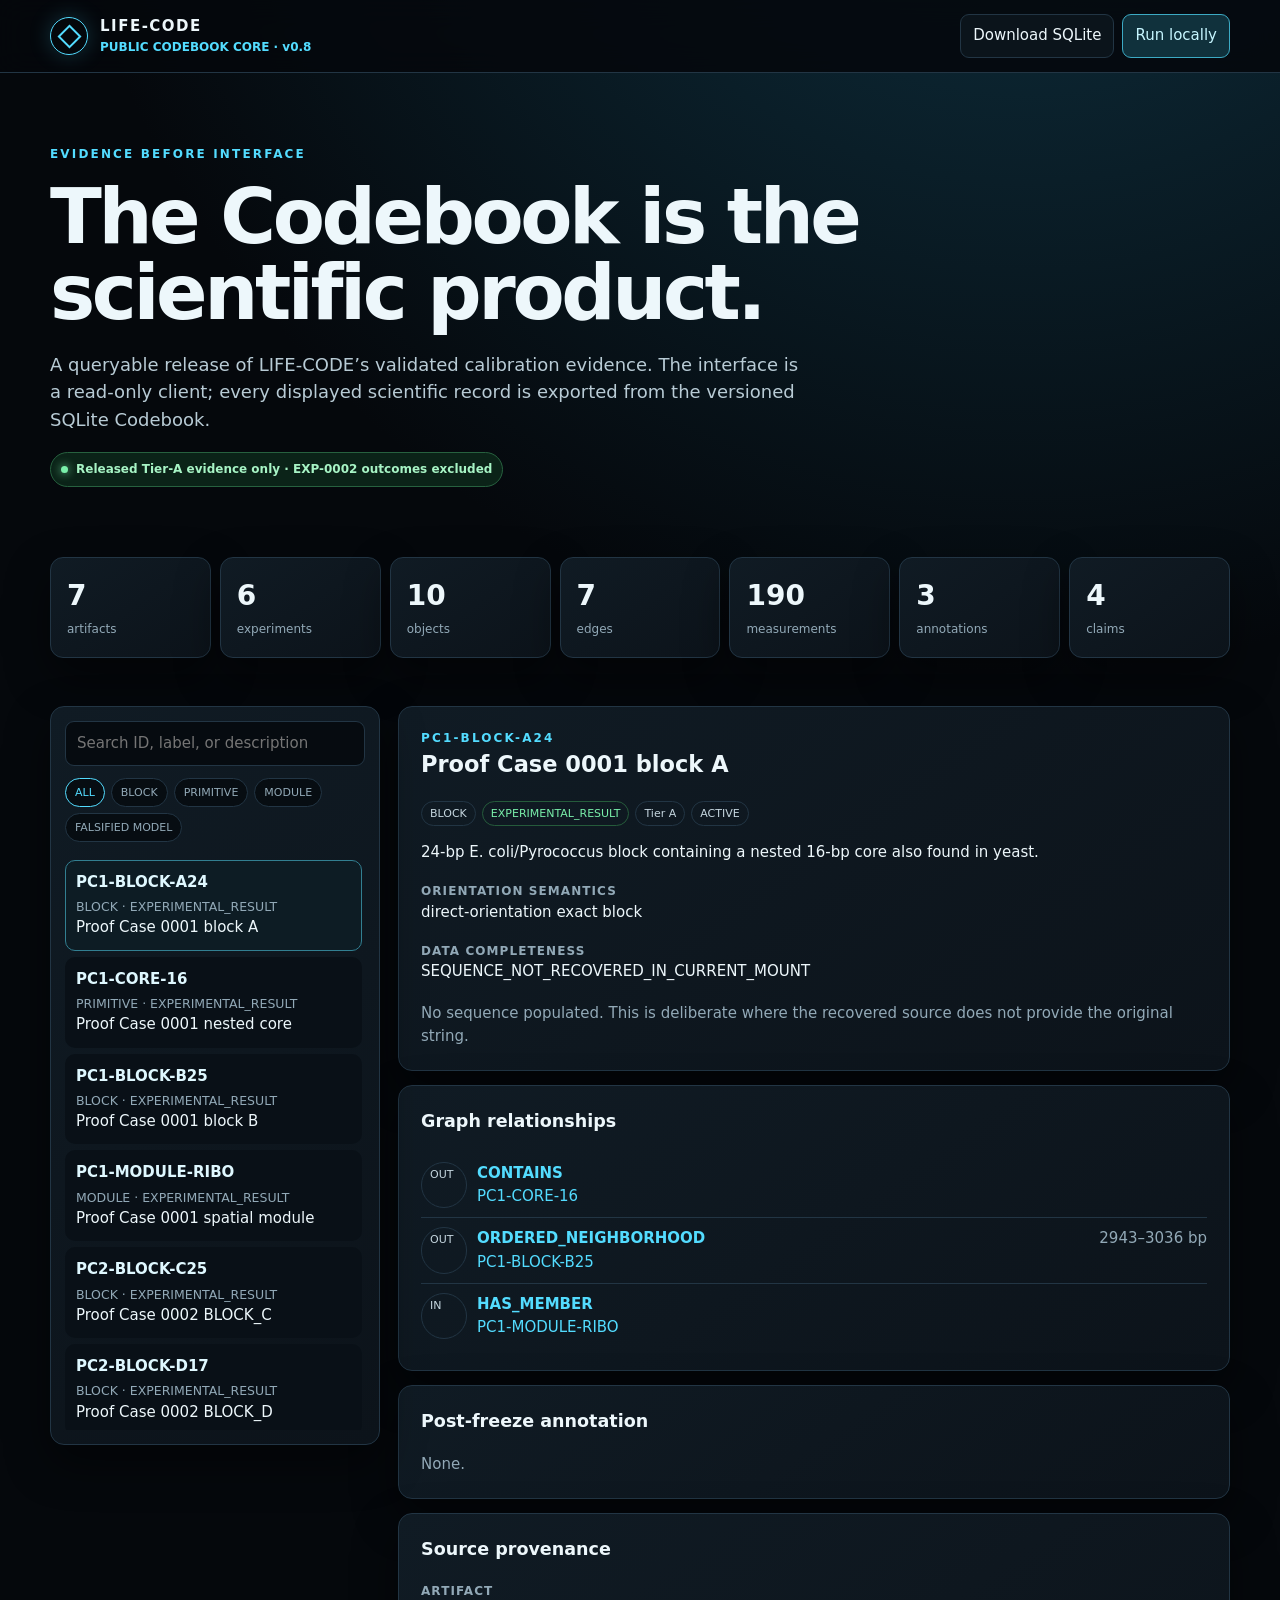
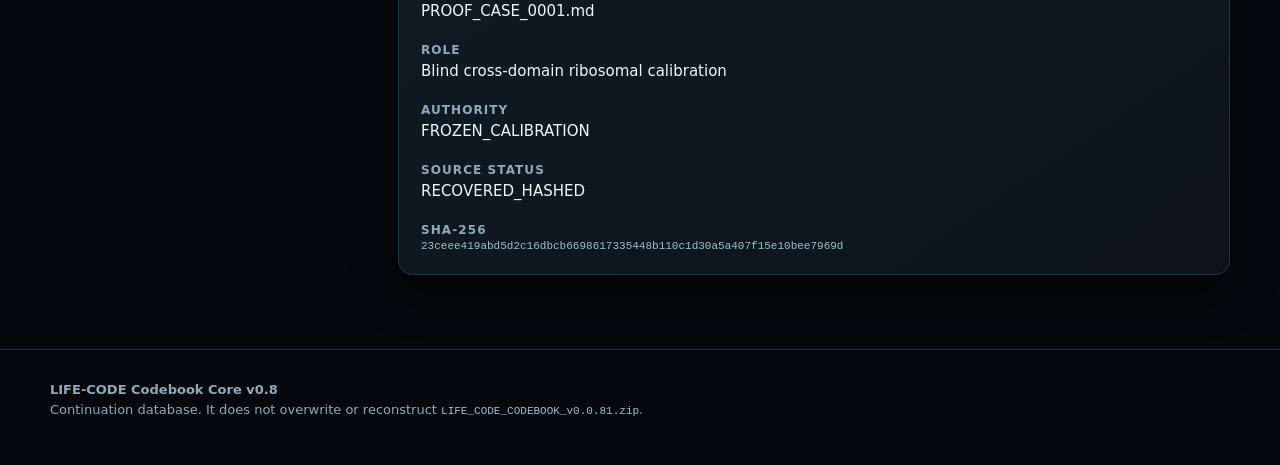
==== index.html @ 97dbee62 "Publish LIFE-CODE Codebook Core v0.8 Release the evidence-bounded SQLite Codebook, integrity manifes" ====
<!doctype html>
<html lang="en">
<head>
  <meta charset="utf-8">
  <meta name="viewport" content="width=device-width,initial-scale=1">
  <meta name="description" content="The public, evidence-bounded LIFE-CODE Codebook Core v0.8.">
  <title>LIFE-CODE Public Codebook · v0.8</title>
  <style>
    :root{--bg:#05080c;--panel:#0c131a;--panel2:#101b24;--line:#223544;--text:#edf7fb;--muted:#92a9b7;--cyan:#53dcff;--green:#79efaa;--red:#ff7b8a;--amber:#ffc66d;--shadow:0 18px 45px #0007}
    *{box-sizing:border-box}html{scroll-behavior:smooth}body{margin:0;background:radial-gradient(circle at 80% -15%,#0f3444 0,transparent 38%),var(--bg);color:var(--text);font:15px/1.55 Inter,ui-sans-serif,system-ui,-apple-system,"Segoe UI",sans-serif}
    a{color:var(--cyan)}button,input{font:inherit}button{cursor:pointer}.wrap{width:min(1180px,calc(100% - 32px));margin:auto}
    header{border-bottom:1px solid var(--line);background:#05080cdd;backdrop-filter:blur(14px);position:sticky;top:0;z-index:5}.top{min-height:72px;display:flex;align-items:center;justify-content:space-between;gap:18px}.brand{display:flex;align-items:center;gap:12px}.mark{width:38px;height:38px;border:1px solid var(--cyan);border-radius:50%;display:grid;place-items:center;box-shadow:0 0 22px #53dcff35}.mark:after{content:"";width:13px;height:13px;border:2px solid var(--cyan);transform:rotate(45deg)}.brand b{letter-spacing:.1em}.version{color:var(--cyan);font-size:12px;font-weight:800}.downloads{display:flex;gap:8px;flex-wrap:wrap}.button{display:inline-flex;align-items:center;justify-content:center;text-decoration:none;border:1px solid var(--line);border-radius:9px;padding:9px 12px;background:#0b141b;color:var(--text)}.button.primary{border-color:#3caac4;background:#10313c;color:#c6f6ff}.button:hover{border-color:var(--cyan)}
    .hero{padding:72px 0 42px}.eyebrow{color:var(--cyan);font-size:12px;font-weight:900;letter-spacing:.18em;text-transform:uppercase}.hero h1{font-size:clamp(38px,7vw,76px);line-height:1;margin:15px 0 20px;max-width:900px;letter-spacing:-.045em}.hero p{font-size:18px;color:#b8cbd5;max-width:760px}.boundary{display:inline-flex;gap:8px;align-items:center;border:1px solid #27613f;background:#0b2318;color:#a7f4c5;padding:7px 10px;border-radius:999px;font-size:12px;font-weight:750}.dot{width:7px;height:7px;border-radius:50%;background:var(--green);box-shadow:0 0 10px var(--green)}
    .stats{display:grid;grid-template-columns:repeat(7,1fr);gap:9px;margin:28px 0 48px}.stat{background:linear-gradient(145deg,var(--panel2),var(--panel));border:1px solid var(--line);border-radius:13px;padding:16px;box-shadow:var(--shadow)}.stat strong{display:block;font-size:28px}.stat span{color:var(--muted);font-size:12px}
    .grid{display:grid;grid-template-columns:330px minmax(0,1fr);gap:18px;padding-bottom:60px}.panel,.card{background:linear-gradient(145deg,var(--panel2),var(--panel));border:1px solid var(--line);border-radius:14px;box-shadow:var(--shadow)}.panel{padding:14px;align-self:start;position:sticky;top:90px}.search{display:flex;gap:8px}.search input{width:100%;background:#060b10;border:1px solid var(--line);border-radius:9px;padding:10px 11px;color:var(--text);outline:none}.search input:focus{border-color:var(--cyan)}.filters{display:flex;gap:6px;flex-wrap:wrap;margin:12px 0}.filter{border:1px solid var(--line);border-radius:999px;padding:5px 9px;color:var(--muted);background:#070d12;font-size:11px}.filter.active{border-color:var(--cyan);color:var(--cyan)}.list{max-height:64vh;overflow:auto;padding-right:3px}.item{display:block;width:100%;text-align:left;background:#091017;border:1px solid transparent;border-radius:10px;color:var(--text);padding:10px;margin:6px 0}.item:hover,.item.active{border-color:#327f91;background:#0d1c24}.item b{display:block;color:#dff8ff}.item small{display:block;color:var(--muted);margin-top:3px}.content{min-width:0}.card{padding:22px;margin-bottom:14px}.card h2,.card h3{margin-top:0}.meta{display:flex;gap:6px;flex-wrap:wrap}.pill{display:inline-block;border:1px solid var(--line);border-radius:999px;padding:3px 8px;font-size:11px;color:#c5d6df}.pill.good{color:var(--green);border-color:#255b3b}.pill.bad{color:var(--red);border-color:#70343c}.seq{font:13px/1.6 ui-monospace,SFMono-Regular,Consolas,monospace;word-break:break-all;color:#bcecff;border:1px solid var(--line);background:#05090d;border-radius:9px;padding:12px}.muted{color:var(--muted)}.label{font-size:12px;color:var(--muted);text-transform:uppercase;letter-spacing:.09em;font-weight:800}.record{margin-top:18px}.relation{display:grid;grid-template-columns:46px 1fr auto;gap:10px;padding:9px 0;border-bottom:1px solid var(--line)}.relation:last-child{border-bottom:0}.relation button{border:0;background:none;color:var(--cyan);padding:0;text-align:left}.hash{font:11px ui-monospace,monospace;overflow-wrap:anywhere;color:#9fc0cf}.warning{border-color:#73571e;background:linear-gradient(145deg,#251d0c,#15130d)}footer{border-top:1px solid var(--line);padding:30px 0 44px;color:var(--muted);font-size:13px}.loading{min-height:260px;display:grid;place-items:center;color:var(--muted)}
    @media(max-width:950px){.stats{grid-template-columns:repeat(4,1fr)}.grid{grid-template-columns:1fr}.panel{position:static}.list{max-height:360px}}
    @media(max-width:620px){.top{align-items:flex-start;padding:14px 0;flex-direction:column}.hero{padding-top:45px}.stats{grid-template-columns:repeat(2,1fr)}.relation{grid-template-columns:42px 1fr}.relation span:last-child{grid-column:2}.downloads{width:100%}.button{flex:1}.wrap{width:min(100% - 22px,1180px)}}
  </style>
</head>
<body>
  <header><div class="wrap top">
    <div class="brand"><div class="mark" aria-hidden="true"></div><div><b>LIFE-CODE</b><div class="version">PUBLIC CODEBOOK CORE · v0.8</div></div></div>
    <div class="downloads"><a class="button" href="LIFE_CODE_CODEBOOK_CONTINUATION_v0.8.sqlite" download>Download SQLite</a><a class="button primary" href="README_CODEBOOK_v0.8.md">Run locally</a></div>
  </div></header>
  <main class="wrap">
    <section class="hero">
      <div class="eyebrow">Evidence before interface</div>
      <h1>The Codebook is the scientific product.</h1>
      <p>A queryable release of LIFE-CODE’s validated calibration evidence. The interface is a read-only client; every displayed scientific record is exported from the versioned SQLite Codebook.</p>
      <div class="boundary"><span class="dot"></span>Released Tier-A evidence only · EXP-0002 outcomes excluded</div>
    </section>
    <section id="stats" class="stats" aria-label="Codebook statistics"></section>
    <section class="grid">
      <aside class="panel">
        <div class="search"><input id="query" type="search" placeholder="Search ID, label, or description" aria-label="Search code objects"></div>
        <div id="filters" class="filters" aria-label="Filter by object type"></div>
        <div id="object-list" class="list"></div>
      </aside>
      <div id="content" class="content"><div class="card loading">Loading public Codebook…</div></div>
    </section>
  </main>
  <footer><div class="wrap"><b>LIFE-CODE Codebook Core v0.8</b><br>Continuation database. It does not overwrite or reconstruct <span class="hash">LIFE_CODE_CODEBOOK_v0.0.81.zip</span>.</div></footer>
  <script>
    const S={data:null,objects:[],type:'ALL',query:'',selected:null};
    const $=id=>document.getElementById(id); const esc=x=>String(x??'—').replace(/[&<>"']/g,c=>({'&':'&amp;','<':'&lt;','>':'&gt;','"':'&quot;',"'":'&#39;'}[c]));
    const record=(title,value,cls='')=>`<div class="record"><div class="label">${esc(title)}</div><div class="${cls}">${esc(value)}</div></div>`;
    function stats(){const d=S.data,counts={artifacts:d.artifacts.length,experiments:d.experiments.length,objects:d.code_objects.length,edges:d.edges.length,measurements:d.measurements.length,annotations:d.annotations.length,claims:d.claims.length};$('stats').innerHTML=Object.entries(counts).map(([k,v])=>`<div class="stat"><strong>${v}</strong><span>${esc(k)}</span></div>`).join('')}
    function filters(){const types=['ALL',...new Set(S.objects.map(o=>o.object_type))];$('filters').innerHTML=types.map(t=>`<button class="filter ${S.type===t?'active':''}" data-type="${esc(t)}">${esc(t.replaceAll('_',' '))}</button>`).join('');$('filters').querySelectorAll('button').forEach(b=>b.onclick=()=>{S.type=b.dataset.type;filters();list()})}
    function selectedObjects(){const q=S.query.toLowerCase();return S.objects.filter(o=>(S.type==='ALL'||o.object_type===S.type)&&(!q||[o.object_id,o.label,o.description].some(v=>String(v||'').toLowerCase().includes(q))))}
    function list(){const rows=selectedObjects();$('object-list').innerHTML=rows.map(o=>`<button class="item ${S.selected===o.object_id?'active':''}" data-id="${esc(o.object_id)}"><b>${esc(o.object_id)}</b><small>${esc(o.object_type)} · ${esc(o.evidence_state)}</small><span>${esc(o.label)}</span></button>`).join('')||'<p class="muted">No matching records.</p>';$('object-list').querySelectorAll('button').forEach(b=>b.onclick=()=>show(b.dataset.id))}
    function show(id){S.selected=id;list();const d=S.data,o=S.objects.find(x=>x.object_id===id);if(!o)return;const out=d.edges.filter(e=>e.source_object_id===id).map(e=>({...e,dir:'OUT',other:e.target_object_id}));const incoming=d.edges.filter(e=>e.target_object_id===id).map(e=>({...e,dir:'IN',other:e.source_object_id}));const ann=d.annotations.filter(a=>a.subject_type==='OBJECT'&&a.subject_id===id);const art=d.artifacts.find(a=>a.artifact_id===o.source_artifact_id);const rel=[...out,...incoming].map(e=>`<div class="relation"><span class="pill">${e.dir}</span><button data-id="${esc(e.other)}"><b>${esc(e.edge_type)}</b><br>${esc(e.other)}</button><span class="muted">${esc(e.exact_distance_bp??(e.min_distance_bp!=null?`${e.min_distance_bp}–${e.max_distance_bp} bp`:''))}</span></div>`).join('');$('content').innerHTML=`
      <article class="card"><div class="eyebrow">${esc(o.object_id)}</div><h2>${esc(o.label)}</h2><div class="meta"><span class="pill">${esc(o.object_type)}</span><span class="pill ${o.evidence_state==='FALSIFIED'?'bad':'good'}">${esc(o.evidence_state)}</span><span class="pill">Tier ${esc(o.evidence_tier)}</span><span class="pill">${esc(o.status)}</span></div><p>${esc(o.description)}</p>${record('Orientation semantics',o.orientation_semantics)}${record('Data completeness',o.data_completeness)}${o.sequence?record('Exact sequence',o.sequence,'seq'):'<div class="record muted">No sequence populated. This is deliberate where the recovered source does not provide the original string.</div>'}${o.sequence_sha256?record('Sequence SHA-256',o.sequence_sha256,'hash'):''}</article>
      <article class="card"><h3>Graph relationships</h3>${rel||'<span class="muted">No graph edges.</span>'}</article>
      <article class="card"><h3>Post-freeze annotation</h3>${ann.map(a=>`<div class="record"><div class="label">${esc(a.annotation_type)}</div><div>${esc(a.annotation_value)}</div><div class="muted">revealed_after_freeze=${esc(a.revealed_after_freeze)}</div></div>`).join('')||'<span class="muted">None.</span>'}</article>
      <article class="card"><h3>Source provenance</h3>${art?`${record('Artifact',art.name)}${record('Role',art.role)}${record('Authority',art.authority_level)}${record('Source status',art.source_status)}${record('SHA-256',art.sha256,'hash')}`:'<span class="muted">No linked artifact.</span>'}</article>`;$('content').querySelectorAll('[data-id]').forEach(b=>b.onclick=()=>show(b.dataset.id));window.scrollTo({top:Math.max(0,$('content').offsetTop-95),behavior:'smooth'})}
    async function init(){try{const r=await fetch('codebook-v0.8.json',{cache:'no-store'});if(!r.ok)throw new Error(`HTTP ${r.status}`);S.data=await r.json();S.objects=S.data.code_objects;stats();filters();list();show(S.objects[0].object_id);$('query').oninput=e=>{S.query=e.target.value;list()}}catch(e){$('content').innerHTML=`<div class="card warning"><h2>Codebook data did not load</h2><p>${esc(e.message)}</p><p>Download the SQLite release or use the local Python server from the repository.</p></div>`}}
    init();
  </script>
</body>
</html>
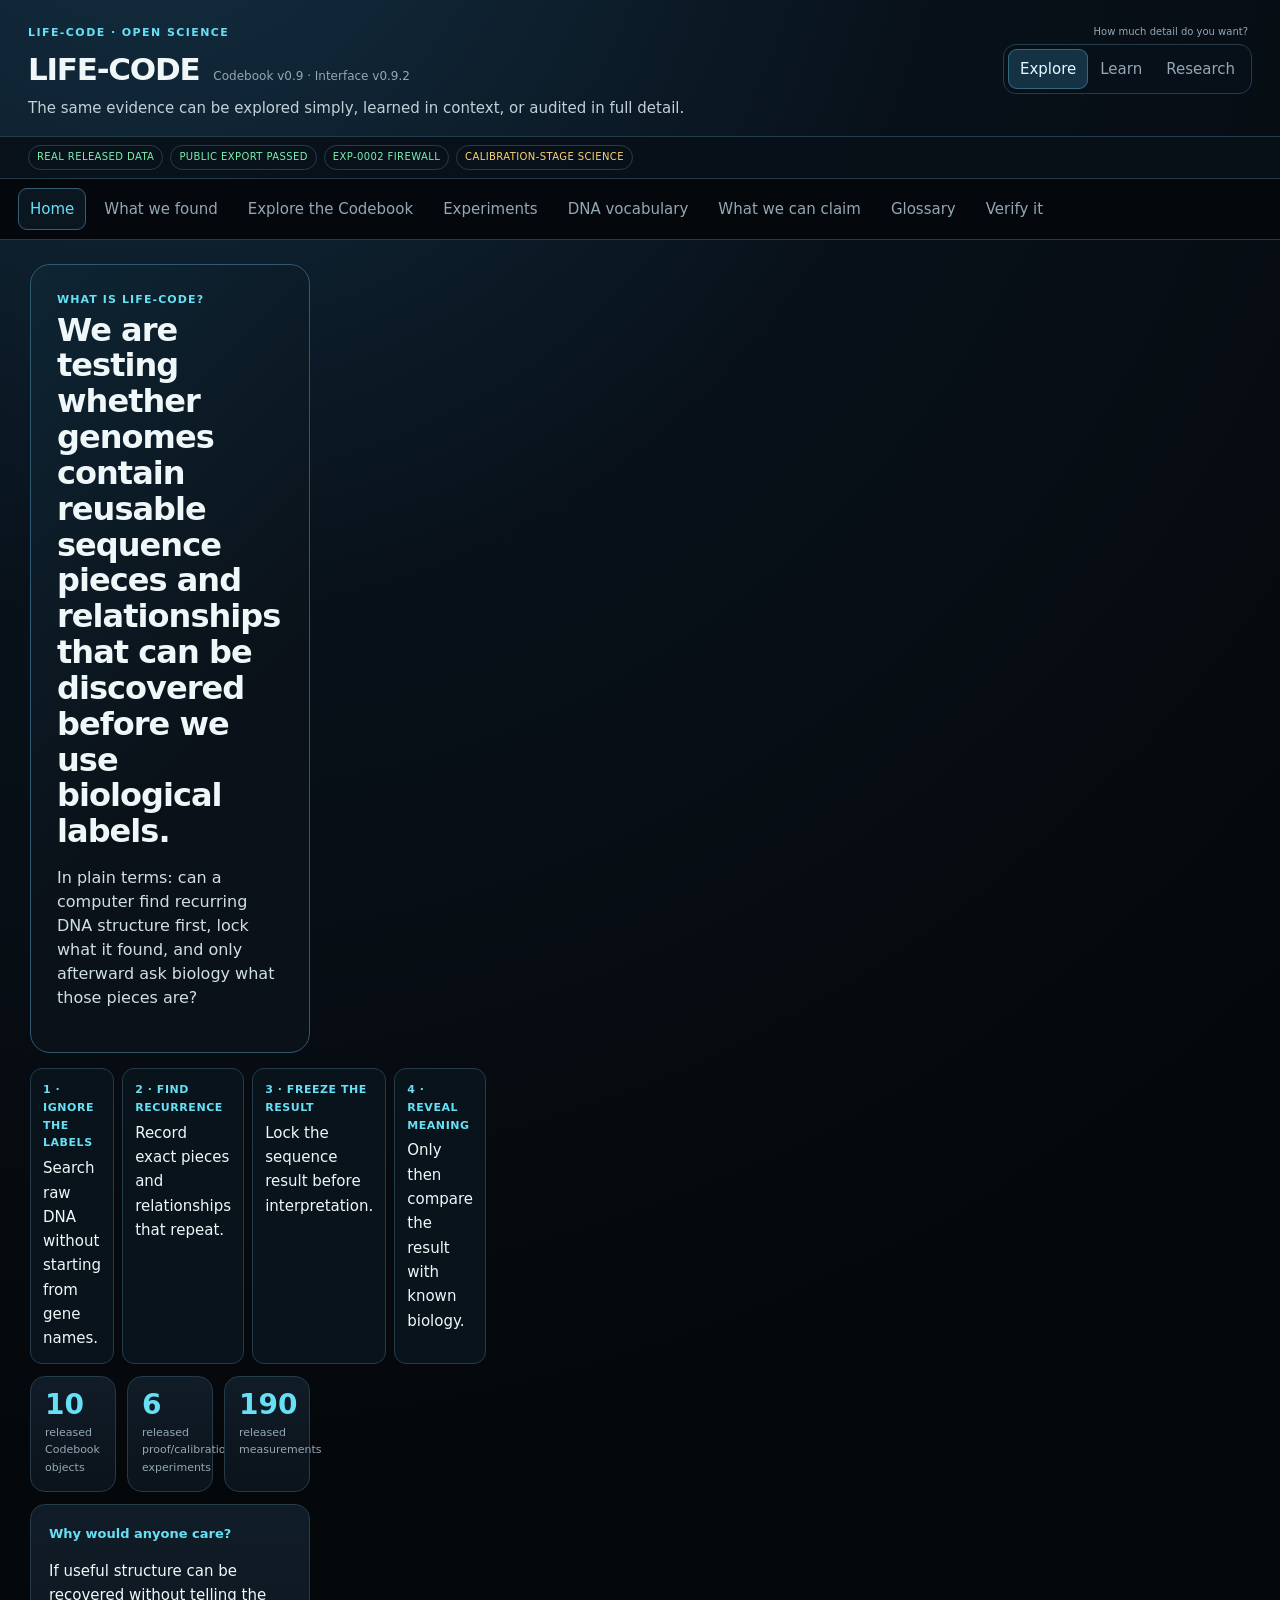
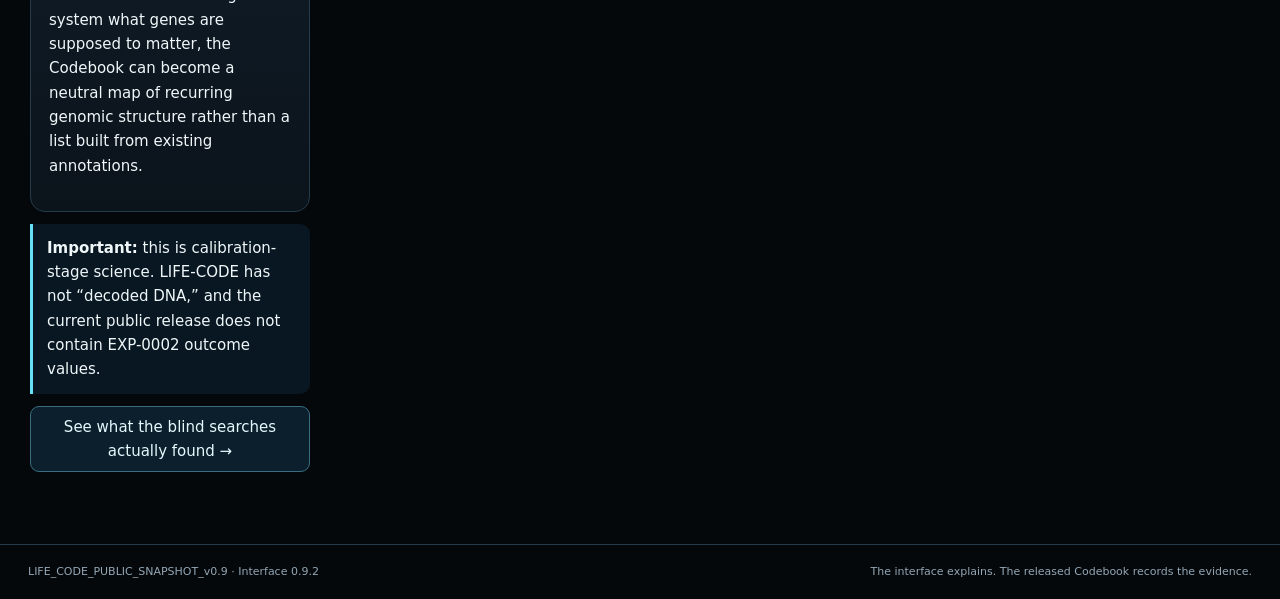
==== commit 51eecb66: "Make LIFE-CODE approachable across Explore, Learn, and Research layers" ====
--- a/index.html
+++ b/index.html
@@ -1,60 +1,80 @@
 <!doctype html>
 <html lang="en">
 <head>
-  <meta charset="utf-8">
-  <meta name="viewport" content="width=device-width,initial-scale=1">
-  <meta name="description" content="The public, evidence-bounded LIFE-CODE Codebook Core v0.8.">
-  <title>LIFE-CODE Public Codebook · v0.8</title>
-  <style>
-    :root{--bg:#05080c;--panel:#0c131a;--panel2:#101b24;--line:#223544;--text:#edf7fb;--muted:#92a9b7;--cyan:#53dcff;--green:#79efaa;--red:#ff7b8a;--amber:#ffc66d;--shadow:0 18px 45px #0007}
-    *{box-sizing:border-box}html{scroll-behavior:smooth}body{margin:0;background:radial-gradient(circle at 80% -15%,#0f3444 0,transparent 38%),var(--bg);color:var(--text);font:15px/1.55 Inter,ui-sans-serif,system-ui,-apple-system,"Segoe UI",sans-serif}
-    a{color:var(--cyan)}button,input{font:inherit}button{cursor:pointer}.wrap{width:min(1180px,calc(100% - 32px));margin:auto}
-    header{border-bottom:1px solid var(--line);background:#05080cdd;backdrop-filter:blur(14px);position:sticky;top:0;z-index:5}.top{min-height:72px;display:flex;align-items:center;justify-content:space-between;gap:18px}.brand{display:flex;align-items:center;gap:12px}.mark{width:38px;height:38px;border:1px solid var(--cyan);border-radius:50%;display:grid;place-items:center;box-shadow:0 0 22px #53dcff35}.mark:after{content:"";width:13px;height:13px;border:2px solid var(--cyan);transform:rotate(45deg)}.brand b{letter-spacing:.1em}.version{color:var(--cyan);font-size:12px;font-weight:800}.downloads{display:flex;gap:8px;flex-wrap:wrap}.button{display:inline-flex;align-items:center;justify-content:center;text-decoration:none;border:1px solid var(--line);border-radius:9px;padding:9px 12px;background:#0b141b;color:var(--text)}.button.primary{border-color:#3caac4;background:#10313c;color:#c6f6ff}.button:hover{border-color:var(--cyan)}
-    .hero{padding:72px 0 42px}.eyebrow{color:var(--cyan);font-size:12px;font-weight:900;letter-spacing:.18em;text-transform:uppercase}.hero h1{font-size:clamp(38px,7vw,76px);line-height:1;margin:15px 0 20px;max-width:900px;letter-spacing:-.045em}.hero p{font-size:18px;color:#b8cbd5;max-width:760px}.boundary{display:inline-flex;gap:8px;align-items:center;border:1px solid #27613f;background:#0b2318;color:#a7f4c5;padding:7px 10px;border-radius:999px;font-size:12px;font-weight:750}.dot{width:7px;height:7px;border-radius:50%;background:var(--green);box-shadow:0 0 10px var(--green)}
-    .stats{display:grid;grid-template-columns:repeat(7,1fr);gap:9px;margin:28px 0 48px}.stat{background:linear-gradient(145deg,var(--panel2),var(--panel));border:1px solid var(--line);border-radius:13px;padding:16px;box-shadow:var(--shadow)}.stat strong{display:block;font-size:28px}.stat span{color:var(--muted);font-size:12px}
-    .grid{display:grid;grid-template-columns:330px minmax(0,1fr);gap:18px;padding-bottom:60px}.panel,.card{background:linear-gradient(145deg,var(--panel2),var(--panel));border:1px solid var(--line);border-radius:14px;box-shadow:var(--shadow)}.panel{padding:14px;align-self:start;position:sticky;top:90px}.search{display:flex;gap:8px}.search input{width:100%;background:#060b10;border:1px solid var(--line);border-radius:9px;padding:10px 11px;color:var(--text);outline:none}.search input:focus{border-color:var(--cyan)}.filters{display:flex;gap:6px;flex-wrap:wrap;margin:12px 0}.filter{border:1px solid var(--line);border-radius:999px;padding:5px 9px;color:var(--muted);background:#070d12;font-size:11px}.filter.active{border-color:var(--cyan);color:var(--cyan)}.list{max-height:64vh;overflow:auto;padding-right:3px}.item{display:block;width:100%;text-align:left;background:#091017;border:1px solid transparent;border-radius:10px;color:var(--text);padding:10px;margin:6px 0}.item:hover,.item.active{border-color:#327f91;background:#0d1c24}.item b{display:block;color:#dff8ff}.item small{display:block;color:var(--muted);margin-top:3px}.content{min-width:0}.card{padding:22px;margin-bottom:14px}.card h2,.card h3{margin-top:0}.meta{display:flex;gap:6px;flex-wrap:wrap}.pill{display:inline-block;border:1px solid var(--line);border-radius:999px;padding:3px 8px;font-size:11px;color:#c5d6df}.pill.good{color:var(--green);border-color:#255b3b}.pill.bad{color:var(--red);border-color:#70343c}.seq{font:13px/1.6 ui-monospace,SFMono-Regular,Consolas,monospace;word-break:break-all;color:#bcecff;border:1px solid var(--line);background:#05090d;border-radius:9px;padding:12px}.muted{color:var(--muted)}.label{font-size:12px;color:var(--muted);text-transform:uppercase;letter-spacing:.09em;font-weight:800}.record{margin-top:18px}.relation{display:grid;grid-template-columns:46px 1fr auto;gap:10px;padding:9px 0;border-bottom:1px solid var(--line)}.relation:last-child{border-bottom:0}.relation button{border:0;background:none;color:var(--cyan);padding:0;text-align:left}.hash{font:11px ui-monospace,monospace;overflow-wrap:anywhere;color:#9fc0cf}.warning{border-color:#73571e;background:linear-gradient(145deg,#251d0c,#15130d)}footer{border-top:1px solid var(--line);padding:30px 0 44px;color:var(--muted);font-size:13px}.loading{min-height:260px;display:grid;place-items:center;color:var(--muted)}
-    @media(max-width:950px){.stats{grid-template-columns:repeat(4,1fr)}.grid{grid-template-columns:1fr}.panel{position:static}.list{max-height:360px}}
-    @media(max-width:620px){.top{align-items:flex-start;padding:14px 0;flex-direction:column}.hero{padding-top:45px}.stats{grid-template-columns:repeat(2,1fr)}.relation{grid-template-columns:42px 1fr}.relation span:last-child{grid-column:2}.downloads{width:100%}.button{flex:1}.wrap{width:min(100% - 22px,1180px)}}
-  </style>
+<meta charset="utf-8">
+<meta name="viewport" content="width=device-width,initial-scale=1">
+<meta name="description" content="LIFE-CODE — an open, evidence-bounded genomic Codebook">
+<title>LIFE-CODE · Public Codebook v0.9 · Interface v0.9.2</title>
+<link rel="stylesheet" href="styles.css">
 </head>
 <body>
-  <header><div class="wrap top">
-    <div class="brand"><div class="mark" aria-hidden="true"></div><div><b>LIFE-CODE</b><div class="version">PUBLIC CODEBOOK CORE · v0.8</div></div></div>
-    <div class="downloads"><a class="button" href="LIFE_CODE_CODEBOOK_CONTINUATION_v0.8.sqlite" download>Download SQLite</a><a class="button primary" href="README_CODEBOOK_v0.8.md">Run locally</a></div>
-  </div></header>
-  <main class="wrap">
-    <section class="hero">
-      <div class="eyebrow">Evidence before interface</div>
-      <h1>The Codebook is the scientific product.</h1>
-      <p>A queryable release of LIFE-CODE’s validated calibration evidence. The interface is a read-only client; every displayed scientific record is exported from the versioned SQLite Codebook.</p>
-      <div class="boundary"><span class="dot"></span>Released Tier-A evidence only · EXP-0002 outcomes excluded</div>
-    </section>
-    <section id="stats" class="stats" aria-label="Codebook statistics"></section>
-    <section class="grid">
-      <aside class="panel">
-        <div class="search"><input id="query" type="search" placeholder="Search ID, label, or description" aria-label="Search code objects"></div>
-        <div id="filters" class="filters" aria-label="Filter by object type"></div>
-        <div id="object-list" class="list"></div>
-      </aside>
-      <div id="content" class="content"><div class="card loading">Loading public Codebook…</div></div>
-    </section>
-  </main>
-  <footer><div class="wrap"><b>LIFE-CODE Codebook Core v0.8</b><br>Continuation database. It does not overwrite or reconstruct <span class="hash">LIFE_CODE_CODEBOOK_v0.0.81.zip</span>.</div></footer>
-  <script>
-    const S={data:null,objects:[],type:'ALL',query:'',selected:null};
-    const $=id=>document.getElementById(id); const esc=x=>String(x??'—').replace(/[&<>"']/g,c=>({'&':'&amp;','<':'&lt;','>':'&gt;','"':'&quot;',"'":'&#39;'}[c]));
-    const record=(title,value,cls='')=>`<div class="record"><div class="label">${esc(title)}</div><div class="${cls}">${esc(value)}</div></div>`;
-    function stats(){const d=S.data,counts={artifacts:d.artifacts.length,experiments:d.experiments.length,objects:d.code_objects.length,edges:d.edges.length,measurements:d.measurements.length,annotations:d.annotations.length,claims:d.claims.length};$('stats').innerHTML=Object.entries(counts).map(([k,v])=>`<div class="stat"><strong>${v}</strong><span>${esc(k)}</span></div>`).join('')}
-    function filters(){const types=['ALL',...new Set(S.objects.map(o=>o.object_type))];$('filters').innerHTML=types.map(t=>`<button class="filter ${S.type===t?'active':''}" data-type="${esc(t)}">${esc(t.replaceAll('_',' '))}</button>`).join('');$('filters').querySelectorAll('button').forEach(b=>b.onclick=()=>{S.type=b.dataset.type;filters();list()})}
-    function selectedObjects(){const q=S.query.toLowerCase();return S.objects.filter(o=>(S.type==='ALL'||o.object_type===S.type)&&(!q||[o.object_id,o.label,o.description].some(v=>String(v||'').toLowerCase().includes(q))))}
-    function list(){const rows=selectedObjects();$('object-list').innerHTML=rows.map(o=>`<button class="item ${S.selected===o.object_id?'active':''}" data-id="${esc(o.object_id)}"><b>${esc(o.object_id)}</b><small>${esc(o.object_type)} · ${esc(o.evidence_state)}</small><span>${esc(o.label)}</span></button>`).join('')||'<p class="muted">No matching records.</p>';$('object-list').querySelectorAll('button').forEach(b=>b.onclick=()=>show(b.dataset.id))}
-    function show(id){S.selected=id;list();const d=S.data,o=S.objects.find(x=>x.object_id===id);if(!o)return;const out=d.edges.filter(e=>e.source_object_id===id).map(e=>({...e,dir:'OUT',other:e.target_object_id}));const incoming=d.edges.filter(e=>e.target_object_id===id).map(e=>({...e,dir:'IN',other:e.source_object_id}));const ann=d.annotations.filter(a=>a.subject_type==='OBJECT'&&a.subject_id===id);const art=d.artifacts.find(a=>a.artifact_id===o.source_artifact_id);const rel=[...out,...incoming].map(e=>`<div class="relation"><span class="pill">${e.dir}</span><button data-id="${esc(e.other)}"><b>${esc(e.edge_type)}</b><br>${esc(e.other)}</button><span class="muted">${esc(e.exact_distance_bp??(e.min_distance_bp!=null?`${e.min_distance_bp}–${e.max_distance_bp} bp`:''))}</span></div>`).join('');$('content').innerHTML=`
-      <article class="card"><div class="eyebrow">${esc(o.object_id)}</div><h2>${esc(o.label)}</h2><div class="meta"><span class="pill">${esc(o.object_type)}</span><span class="pill ${o.evidence_state==='FALSIFIED'?'bad':'good'}">${esc(o.evidence_state)}</span><span class="pill">Tier ${esc(o.evidence_tier)}</span><span class="pill">${esc(o.status)}</span></div><p>${esc(o.description)}</p>${record('Orientation semantics',o.orientation_semantics)}${record('Data completeness',o.data_completeness)}${o.sequence?record('Exact sequence',o.sequence,'seq'):'<div class="record muted">No sequence populated. This is deliberate where the recovered source does not provide the original string.</div>'}${o.sequence_sha256?record('Sequence SHA-256',o.sequence_sha256,'hash'):''}</article>
-      <article class="card"><h3>Graph relationships</h3>${rel||'<span class="muted">No graph edges.</span>'}</article>
-      <article class="card"><h3>Post-freeze annotation</h3>${ann.map(a=>`<div class="record"><div class="label">${esc(a.annotation_type)}</div><div>${esc(a.annotation_value)}</div><div class="muted">revealed_after_freeze=${esc(a.revealed_after_freeze)}</div></div>`).join('')||'<span class="muted">None.</span>'}</article>
-      <article class="card"><h3>Source provenance</h3>${art?`${record('Artifact',art.name)}${record('Role',art.role)}${record('Authority',art.authority_level)}${record('Source status',art.source_status)}${record('SHA-256',art.sha256,'hash')}`:'<span class="muted">No linked artifact.</span>'}</article>`;$('content').querySelectorAll('[data-id]').forEach(b=>b.onclick=()=>show(b.dataset.id));window.scrollTo({top:Math.max(0,$('content').offsetTop-95),behavior:'smooth'})}
-    async function init(){try{const r=await fetch('codebook-v0.8.json',{cache:'no-store'});if(!r.ok)throw new Error(`HTTP ${r.status}`);S.data=await r.json();S.objects=S.data.code_objects;stats();filters();list();show(S.objects[0].object_id);$('query').oninput=e=>{S.query=e.target.value;list()}}catch(e){$('content').innerHTML=`<div class="card warning"><h2>Codebook data did not load</h2><p>${esc(e.message)}</p><p>Download the SQLite release or use the local Python server from the repository.</p></div>`}}
-    init();
-  </script>
+<a class="skip" href="#workspace">Skip to evidence</a>
+
+<header class="topbar">
+  <div class="brandblock">
+    <div class="kicker">LIFE-CODE · OPEN SCIENCE</div>
+    <div class="titleline">
+      <h1>LIFE-CODE</h1>
+      <span class="version">Codebook v0.9 · Interface v0.9.2</span>
+    </div>
+    <p class="sub">The same evidence can be explored simply, learned in context, or audited in full detail.</p>
+  </div>
+  <div>
+    <div class="lenslabel">How much detail do you want?</div>
+    <div class="modebox" role="group" aria-label="Reading depth">
+      <button id="exploreLens" class="mode active" aria-pressed="true">Explore</button>
+      <button id="learnLens" class="mode" aria-pressed="false">Learn</button>
+      <button id="researchLens" class="mode" aria-pressed="false">Research</button>
+    </div>
+  </div>
+</header>
+
+<div class="statusbar">
+  <span class="pill good">REAL RELEASED DATA</span>
+  <span class="pill good">PUBLIC EXPORT PASSED</span>
+  <span class="pill good">EXP-0002 FIREWALL</span>
+  <span class="pill warn">CALIBRATION-STAGE SCIENCE</span>
+</div>
+
+<nav class="primary" aria-label="Primary">
+  <button data-view="home" class="nav active">Home</button>
+  <button data-view="findings" class="nav">What we found</button>
+  <button data-view="codebook" class="nav">Explore the Codebook</button>
+  <button data-view="experiments" class="nav">Experiments</button>
+  <button data-view="vocabulary" class="nav">DNA vocabulary</button>
+  <button data-view="claims" class="nav">What we can claim</button>
+  <button data-view="glossary" class="nav">Glossary</button>
+  <button data-view="integrity" class="nav">Verify it</button>
+</nav>
+
+<main id="workspace" class="layout">
+  <aside id="explorerPane" hidden>
+    <div class="controls">
+      <label>Search the Codebook
+        <input id="search" autocomplete="off" placeholder="try: block, FBA, ribosome, failed model">
+      </label>
+      <div class="split">
+        <label>Type
+          <select id="type"><option value="">All</option></select>
+        </label>
+        <label>Evidence
+          <select id="state"><option value="">All</option></select>
+        </label>
+      </div>
+      <div class="muted"><span id="count"></span></div>
+    </div>
+    <div id="objectList" class="objectlist"></div>
+  </aside>
+  <section id="content" class="content" tabindex="-1"></section>
+</main>
+
+<footer>
+  <span id="footerVersion"></span>
+  <span>The interface explains. The released Codebook records the evidence.</span>
+</footer>
+
+<script>window.LIFE_CODE_INTERFACE_VERSION="0.9.2";</script>
+<script src="data/LIFE_CODE_PUBLIC_CODEBOOK_v0.9.js"></script>
+<script src="app.js"></script>
 </body>
 </html>
--- a/styles.css
+++ b/styles.css
@@ -0,0 +1,59 @@
+
+:root{
+ --bg:#05080b;--bg2:#071018;--panel:#0b131b;--panel2:#101c27;--line:#263b4a;
+ --text:#eff7f9;--muted:#93a7b5;--soft:#c2d0d7;--cyan:#67e0f5;--green:#79efb0;
+ --amber:#ffd276;--red:#ff7f8d;--blue:#8dbfff;--max:1700px
+}
+*{box-sizing:border-box}
+html{scroll-behavior:smooth}
+body{margin:0;background:radial-gradient(circle at 12% -8%,#143044 0,#08111a 30%,var(--bg) 62%);color:var(--text);font:15px/1.62 system-ui,-apple-system,Segoe UI,Roboto,sans-serif}
+button,input,select{font:inherit}button{cursor:pointer}
+.skip{position:absolute;left:-10000px;top:8px;background:white;color:black;padding:8px;z-index:99}.skip:focus{left:8px}
+.topbar{max-width:var(--max);margin:auto;padding:24px 28px 16px;display:flex;justify-content:space-between;align-items:flex-start;gap:24px}
+.kicker{font-weight:850;color:var(--cyan);letter-spacing:.13em;font-size:11px}
+.titleline{display:flex;gap:14px;align-items:baseline;flex-wrap:wrap}
+h1{font-size:31px;margin:2px 0 0;letter-spacing:-.04em}.version{font-size:12px;color:var(--muted)}
+.sub{max-width:900px;margin:2px 0 0;color:var(--soft)}
+.lenslabel{text-align:right;font-size:10px;color:var(--muted);margin:0 4px 4px}
+.modebox{display:flex;background:#071018;border:1px solid var(--line);border-radius:13px;padding:4px;white-space:nowrap}
+.mode{border:0;background:transparent;color:var(--muted);padding:8px 12px;border-radius:9px}
+.mode.active{background:#143244;color:#e4fbff;box-shadow:0 0 0 1px #2f6a7d inset}
+.statusbar{padding:8px 28px;display:flex;gap:7px;flex-wrap:wrap;border-block:1px solid var(--line);background:#071018dd}
+.pill{border:1px solid var(--line);border-radius:999px;padding:3px 8px;font-size:10px;letter-spacing:.04em}.good{color:var(--green)}.warn{color:var(--amber)}.bad{color:var(--red)}
+.primary{position:sticky;top:0;z-index:10;background:#05080bf1;backdrop-filter:blur(12px);border-bottom:1px solid var(--line);padding:9px max(18px,calc((100vw - var(--max))/2 + 28px));display:flex;gap:6px;overflow:auto}
+.nav{border:1px solid transparent;background:transparent;color:var(--muted);border-radius:9px;padding:8px 11px;white-space:nowrap}.nav:hover,.nav.active{border-color:#345e73;color:var(--cyan);background:#0a1720}
+.layout{max-width:var(--max);margin:auto;display:grid;grid-template-columns:340px minmax(0,1fr);min-height:74vh}
+aside{border-right:1px solid var(--line);padding:16px;min-width:0}.controls{position:sticky;top:59px;background:linear-gradient(var(--bg),var(--bg) 85%,transparent);padding-bottom:12px;z-index:2}
+label{display:block;color:var(--muted);font-size:11px;font-weight:650}input,select{width:100%;margin-top:4px;background:#08111a;color:var(--text);border:1px solid var(--line);border-radius:9px;padding:9px 10px;outline:none}
+input:focus,select:focus,button:focus-visible{border-color:var(--cyan);box-shadow:0 0 0 2px #67e0f52d;outline:none}.split{display:grid;grid-template-columns:1fr 1fr;gap:7px;margin-top:7px}
+.objectlist{padding-bottom:32px}.item{display:block;width:100%;text-align:left;background:var(--panel);color:var(--text);border:1px solid var(--line);border-radius:12px;padding:11px;margin:7px 0}.item:hover,.item.active{border-color:#54bdd5;background:#0f1e29}
+.itemid{font-weight:800;font-size:12px}.itemmeta{font-size:10px;color:var(--muted);margin:2px 0}.itemlabel{font-size:12px;color:#dbe9ef}
+.content{padding:24px 30px 72px;min-width:0}
+.hero{padding:26px;border:1px solid #315a72;border-radius:20px;background:linear-gradient(135deg,#0e2534,#0a1118 62%);margin-bottom:15px}
+.hero h2{font-size:32px;line-height:1.12;margin:4px 0 12px;letter-spacing:-.03em;max-width:1100px}.hero p{font-size:16px;max-width:1000px;color:#d0dfe5}
+.eyebrow{color:var(--cyan);font-size:11px;font-weight:850;letter-spacing:.1em;text-transform:uppercase}
+.answer{font-size:19px;line-height:1.5;color:#f7fbfc;max-width:960px}
+.question{font-size:13px;color:var(--cyan);font-weight:800;margin-bottom:4px}
+.grid{display:grid;grid-template-columns:repeat(3,minmax(0,1fr));gap:11px}.grid.two{grid-template-columns:repeat(2,minmax(0,1fr))}
+.metric,.card,.finding{background:linear-gradient(180deg,var(--panel2),var(--panel));border:1px solid var(--line);border-radius:15px}.metric{padding:14px}.metric .n{font-size:28px;font-weight:850;color:var(--cyan);line-height:1}.metric .l{font-size:11px;color:var(--muted);margin-top:5px}
+.card{padding:18px;margin:12px 0;overflow:auto}.card h2,.card h3{margin-top:0}.card h3{font-size:16px}
+.finding{padding:18px;margin:12px 0}.finding h3{font-size:19px;margin:2px 0 8px}.finding .why{color:#d5e3e8}
+.stepbar{display:grid;grid-template-columns:repeat(4,1fr);gap:8px;margin:12px 0}.step{padding:12px;border:1px solid var(--line);border-radius:12px;background:#08131b}.step b{display:block;color:var(--cyan);font-size:11px;text-transform:uppercase;letter-spacing:.05em;margin-bottom:4px}
+.callout{border-left:3px solid var(--cyan);background:#081722;padding:12px 14px;border-radius:0 10px 10px 0;margin:12px 0}.callout.warn{border-color:var(--amber)}
+.plainOnly{}.learnOnly,.researchOnly{display:none}body.lens-learn .plainOnly,body.lens-research .plainOnly{display:none}body.lens-learn .learnOnly{display:block}body.lens-research .learnOnly,body.lens-research .researchOnly{display:block}
+.learnBlock{display:none}body.lens-learn .learnBlock,body.lens-research .learnBlock{display:block}
+.researchBlock{display:none}body.lens-research .researchBlock{display:block}
+.badges{display:flex;gap:6px;flex-wrap:wrap;margin:6px 0 11px}.badge{display:inline-block;border:1px solid var(--line);border-radius:999px;padding:3px 7px;color:var(--muted);font-size:10px}.badge.good{color:var(--green)}.badge.bad{color:var(--red)}.badge.warn{color:var(--amber)}
+.seq,code,pre{font-family:ui-monospace,SFMono-Regular,Consolas,monospace}.seq{word-break:break-all;color:#c9f5ff;background:#061018;border:1px solid var(--line);padding:10px;border-radius:8px;font-size:13px}pre{white-space:pre-wrap;word-break:break-word;background:#061018;border:1px solid var(--line);padding:11px;border-radius:9px;font-size:11px}
+table{width:100%;border-collapse:collapse;min-width:640px}th,td{text-align:left;vertical-align:top;padding:8px;border-bottom:1px solid var(--line)}th{font-size:10px;text-transform:uppercase;letter-spacing:.05em;color:#aec1ce}
+.muted{color:var(--muted)}.soft{color:var(--soft)}
+.tabs{display:flex;gap:6px;flex-wrap:wrap;margin:8px 0 13px}.tab{border:1px solid var(--line);background:#08111a;color:var(--muted);border-radius:8px;padding:7px 9px}.tab.active{color:var(--cyan);border-color:#3e7f94}
+.glossarygrid{display:grid;grid-template-columns:repeat(2,minmax(0,1fr));gap:10px}.term{padding:14px;border:1px solid var(--line);border-radius:13px;background:#09141d}.term h3{margin:0 0 6px;color:#e9f7fa}.term p{margin:0;color:#c7d5db}
+.termchip{border:0;background:none;color:var(--cyan);text-decoration:underline;text-decoration-style:dotted;text-underline-offset:3px;padding:0;cursor:help}
+a{color:var(--cyan)}
+svg.graph{width:100%;height:430px;background:#061018;border:1px solid var(--line);border-radius:11px}.node circle{fill:#112a39;stroke:#67e0f5;stroke-width:1.5}.node text{fill:#edf5f8;font-size:10px}.edge{stroke:#617989;stroke-width:1.3;marker-end:url(#arrow)}
+.vocabRow{display:grid;grid-template-columns:54px 1fr 92px;gap:8px;align-items:center;margin:7px 0}.bartrack{height:12px;background:#061018;border:1px solid var(--line);border-radius:999px;overflow:hidden}.bar{height:100%;background:linear-gradient(90deg,#28748d,#67e0f5)}
+.boundary{border-top:1px dashed #3d5360;margin-top:9px;padding-top:9px;color:#c9d5da}.downloads{display:flex;gap:8px;flex-wrap:wrap}.downloads a{border:1px solid #31566b;background:#091821;border-radius:9px;padding:9px 11px;text-decoration:none}
+.action{border:1px solid #3a6c80;background:#0b202c;color:#e3f9fd;border-radius:9px;padding:8px 11px}.action:hover{background:#113044}
+footer{border-top:1px solid var(--line);padding:18px 28px;color:var(--muted);font-size:11px;display:flex;justify-content:space-between;gap:12px;flex-wrap:wrap}
+@media(max-width:1050px){.layout{grid-template-columns:1fr}aside{border-right:0;border-bottom:1px solid var(--line)}.controls{position:relative;top:0}.grid,.grid.two,.glossarygrid,.stepbar{grid-template-columns:1fr}.topbar{display:block}.lenslabel{text-align:left;margin-top:12px}.modebox{width:max-content}.content{padding:18px}.hero h2{font-size:26px}}
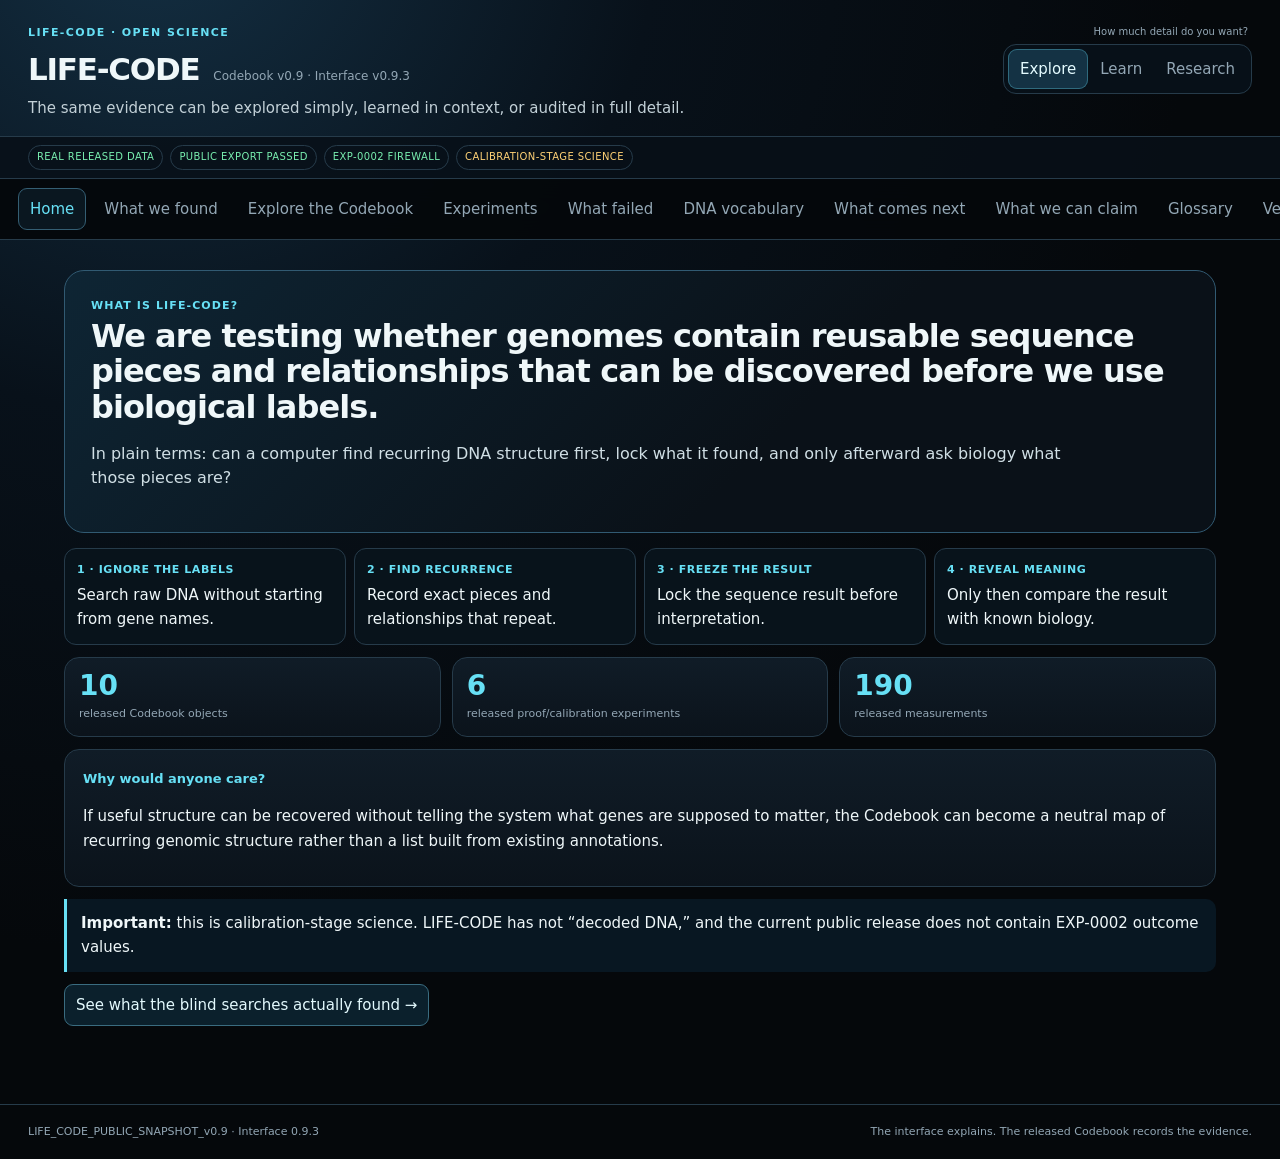
==== commit bc8fdb3c: "Center and expand LIFE-CODE evidence and program interface" ====
--- a/index.html
+++ b/index.html
@@ -4,7 +4,7 @@
 <meta charset="utf-8">
 <meta name="viewport" content="width=device-width,initial-scale=1">
 <meta name="description" content="LIFE-CODE — an open, evidence-bounded genomic Codebook">
-<title>LIFE-CODE · Public Codebook v0.9 · Interface v0.9.2</title>
+<title>LIFE-CODE · Public Codebook v0.9 · Interface v0.9.3</title>
 <link rel="stylesheet" href="styles.css">
 </head>
 <body>
@@ -15,7 +15,7 @@
     <div class="kicker">LIFE-CODE · OPEN SCIENCE</div>
     <div class="titleline">
       <h1>LIFE-CODE</h1>
-      <span class="version">Codebook v0.9 · Interface v0.9.2</span>
+      <span class="version">Codebook v0.9 · Interface v0.9.3</span>
     </div>
     <p class="sub">The same evidence can be explored simply, learned in context, or audited in full detail.</p>
   </div>
@@ -41,7 +41,9 @@
   <button data-view="findings" class="nav">What we found</button>
   <button data-view="codebook" class="nav">Explore the Codebook</button>
   <button data-view="experiments" class="nav">Experiments</button>
+  <button data-view="models" class="nav">What failed</button>
   <button data-view="vocabulary" class="nav">DNA vocabulary</button>
+  <button data-view="program" class="nav">What comes next</button>
   <button data-view="claims" class="nav">What we can claim</button>
   <button data-view="glossary" class="nav">Glossary</button>
   <button data-view="integrity" class="nav">Verify it</button>
@@ -73,8 +75,9 @@
   <span>The interface explains. The released Codebook records the evidence.</span>
 </footer>
 
-<script>window.LIFE_CODE_INTERFACE_VERSION="0.9.2";</script>
+<script>window.LIFE_CODE_INTERFACE_VERSION="0.9.3";</script>
 <script src="data/LIFE_CODE_PUBLIC_CODEBOOK_v0.9.js"></script>
+<script src="data/LIFE_CODE_PROGRAM_CONTEXT_v0.9.3.js"></script>
 <script src="app.js"></script>
 </body>
 </html>
--- a/styles.css
+++ b/styles.css
@@ -22,13 +22,15 @@
 .pill{border:1px solid var(--line);border-radius:999px;padding:3px 8px;font-size:10px;letter-spacing:.04em}.good{color:var(--green)}.warn{color:var(--amber)}.bad{color:var(--red)}
 .primary{position:sticky;top:0;z-index:10;background:#05080bf1;backdrop-filter:blur(12px);border-bottom:1px solid var(--line);padding:9px max(18px,calc((100vw - var(--max))/2 + 28px));display:flex;gap:6px;overflow:auto}
 .nav{border:1px solid transparent;background:transparent;color:var(--muted);border-radius:9px;padding:8px 11px;white-space:nowrap}.nav:hover,.nav.active{border-color:#345e73;color:var(--cyan);background:#0a1720}
-.layout{max-width:var(--max);margin:auto;display:grid;grid-template-columns:340px minmax(0,1fr);min-height:74vh}
+.layout{max-width:var(--max);margin:0 auto;display:block;min-height:74vh;width:100%}
+.layout.has-explorer{display:grid;grid-template-columns:340px minmax(0,1fr);align-items:start}
 aside{border-right:1px solid var(--line);padding:16px;min-width:0}.controls{position:sticky;top:59px;background:linear-gradient(var(--bg),var(--bg) 85%,transparent);padding-bottom:12px;z-index:2}
 label{display:block;color:var(--muted);font-size:11px;font-weight:650}input,select{width:100%;margin-top:4px;background:#08111a;color:var(--text);border:1px solid var(--line);border-radius:9px;padding:9px 10px;outline:none}
 input:focus,select:focus,button:focus-visible{border-color:var(--cyan);box-shadow:0 0 0 2px #67e0f52d;outline:none}.split{display:grid;grid-template-columns:1fr 1fr;gap:7px;margin-top:7px}
 .objectlist{padding-bottom:32px}.item{display:block;width:100%;text-align:left;background:var(--panel);color:var(--text);border:1px solid var(--line);border-radius:12px;padding:11px;margin:7px 0}.item:hover,.item.active{border-color:#54bdd5;background:#0f1e29}
 .itemid{font-weight:800;font-size:12px}.itemmeta{font-size:10px;color:var(--muted);margin:2px 0}.itemlabel{font-size:12px;color:#dbe9ef}
-.content{padding:24px 30px 72px;min-width:0}
+.content{padding:30px 34px 78px;min-width:0;width:min(100%,1220px);margin:0 auto}
+.layout.has-explorer .content{width:100%;max-width:none;margin:0;padding-inline:30px}
 .hero{padding:26px;border:1px solid #315a72;border-radius:20px;background:linear-gradient(135deg,#0e2534,#0a1118 62%);margin-bottom:15px}
 .hero h2{font-size:32px;line-height:1.12;margin:4px 0 12px;letter-spacing:-.03em;max-width:1100px}.hero p{font-size:16px;max-width:1000px;color:#d0dfe5}
 .eyebrow{color:var(--cyan);font-size:11px;font-weight:850;letter-spacing:.1em;text-transform:uppercase}
@@ -56,4 +58,17 @@
 .boundary{border-top:1px dashed #3d5360;margin-top:9px;padding-top:9px;color:#c9d5da}.downloads{display:flex;gap:8px;flex-wrap:wrap}.downloads a{border:1px solid #31566b;background:#091821;border-radius:9px;padding:9px 11px;text-decoration:none}
 .action{border:1px solid #3a6c80;background:#0b202c;color:#e3f9fd;border-radius:9px;padding:8px 11px}.action:hover{background:#113044}
 footer{border-top:1px solid var(--line);padding:18px 28px;color:var(--muted);font-size:11px;display:flex;justify-content:space-between;gap:12px;flex-wrap:wrap}
-@media(max-width:1050px){.layout{grid-template-columns:1fr}aside{border-right:0;border-bottom:1px solid var(--line)}.controls{position:relative;top:0}.grid,.grid.two,.glossarygrid,.stepbar{grid-template-columns:1fr}.topbar{display:block}.lenslabel{text-align:left;margin-top:12px}.modebox{width:max-content}.content{padding:18px}.hero h2{font-size:26px}}
+@media(max-width:1050px){.layout.has-explorer{display:block}.layout.has-explorer aside{border-right:0;border-bottom:1px solid var(--line)}.controls{position:relative;top:0}.grid,.grid.two,.glossarygrid,.stepbar{grid-template-columns:1fr}.topbar{display:block}.lenslabel{text-align:left;margin-top:12px}.modebox{width:max-content}.content,.layout.has-explorer .content{width:100%;padding:20px 18px 66px}.hero h2{font-size:26px}}
+
+/* v0.9.3 — centered public reading surface + evidence/program components */
+.storygrid{display:grid;grid-template-columns:repeat(2,minmax(0,1fr));gap:12px;margin:12px 0}
+.story{border:1px solid var(--line);border-radius:16px;background:linear-gradient(180deg,#10202c,#0a141c);padding:19px}
+.story h3{font-size:21px;line-height:1.25;margin:3px 0 9px}.story p{color:#d3e0e5}.story .big{font-size:31px;font-weight:850;color:var(--cyan);line-height:1.05}
+.statstrip{display:flex;gap:8px;flex-wrap:wrap;margin:11px 0}.stat{min-width:125px;flex:1;padding:10px 11px;border:1px solid var(--line);border-radius:11px;background:#07111a}.stat b{display:block;font-size:19px;color:#f0fbfd}.stat span{font-size:10px;color:var(--muted)}
+.simpletable{display:grid;gap:6px}.simpleRow{display:grid;grid-template-columns:minmax(150px,.7fr) minmax(0,2fr);gap:12px;padding:9px 0;border-bottom:1px solid var(--line)}.simpleRow:last-child{border:0}.simpleRow b{color:#dff7fb}.simpleRow span{color:#c3d2d9}
+.pipeline{display:grid;grid-template-columns:repeat(7,minmax(0,1fr));gap:6px;margin:12px 0}.pipe{position:relative;text-align:center;padding:10px 5px;border:1px solid var(--line);border-radius:10px;background:#09151e;font-size:11px;color:#d8e7ec}.pipe:not(:last-child):after{content:'›';position:absolute;right:-8px;top:7px;color:var(--cyan);font-size:18px;z-index:2}
+.ladder{display:grid;gap:7px;margin:12px 0}.rung{display:grid;grid-template-columns:58px 150px 1fr;gap:10px;align-items:start;padding:10px 12px;border:1px solid var(--line);border-radius:11px;background:#08131b}.rung .lvl{font-weight:900;color:var(--cyan)}.rung .name{font-weight:800}.rung .req{color:#c5d4db}
+.statusnote{font-size:11px;color:var(--amber);text-transform:uppercase;letter-spacing:.05em;font-weight:800}
+.sourcebox{font-size:11px;color:var(--muted);border-top:1px dashed var(--line);padding-top:9px;margin-top:10px}
+.compare{display:grid;grid-template-columns:1fr 1fr;gap:10px}.compare>div{border:1px solid var(--line);border-radius:12px;padding:13px;background:#08131b}.compare .value{font-size:24px;font-weight:850;color:var(--cyan)}
+@media(max-width:900px){.storygrid,.compare{grid-template-columns:1fr}.pipeline{grid-template-columns:1fr}.pipe:not(:last-child):after{content:'↓';right:50%;top:auto;bottom:-15px}.rung{grid-template-columns:55px 1fr}.rung .req{grid-column:1/-1}.simpleRow{grid-template-columns:1fr}}
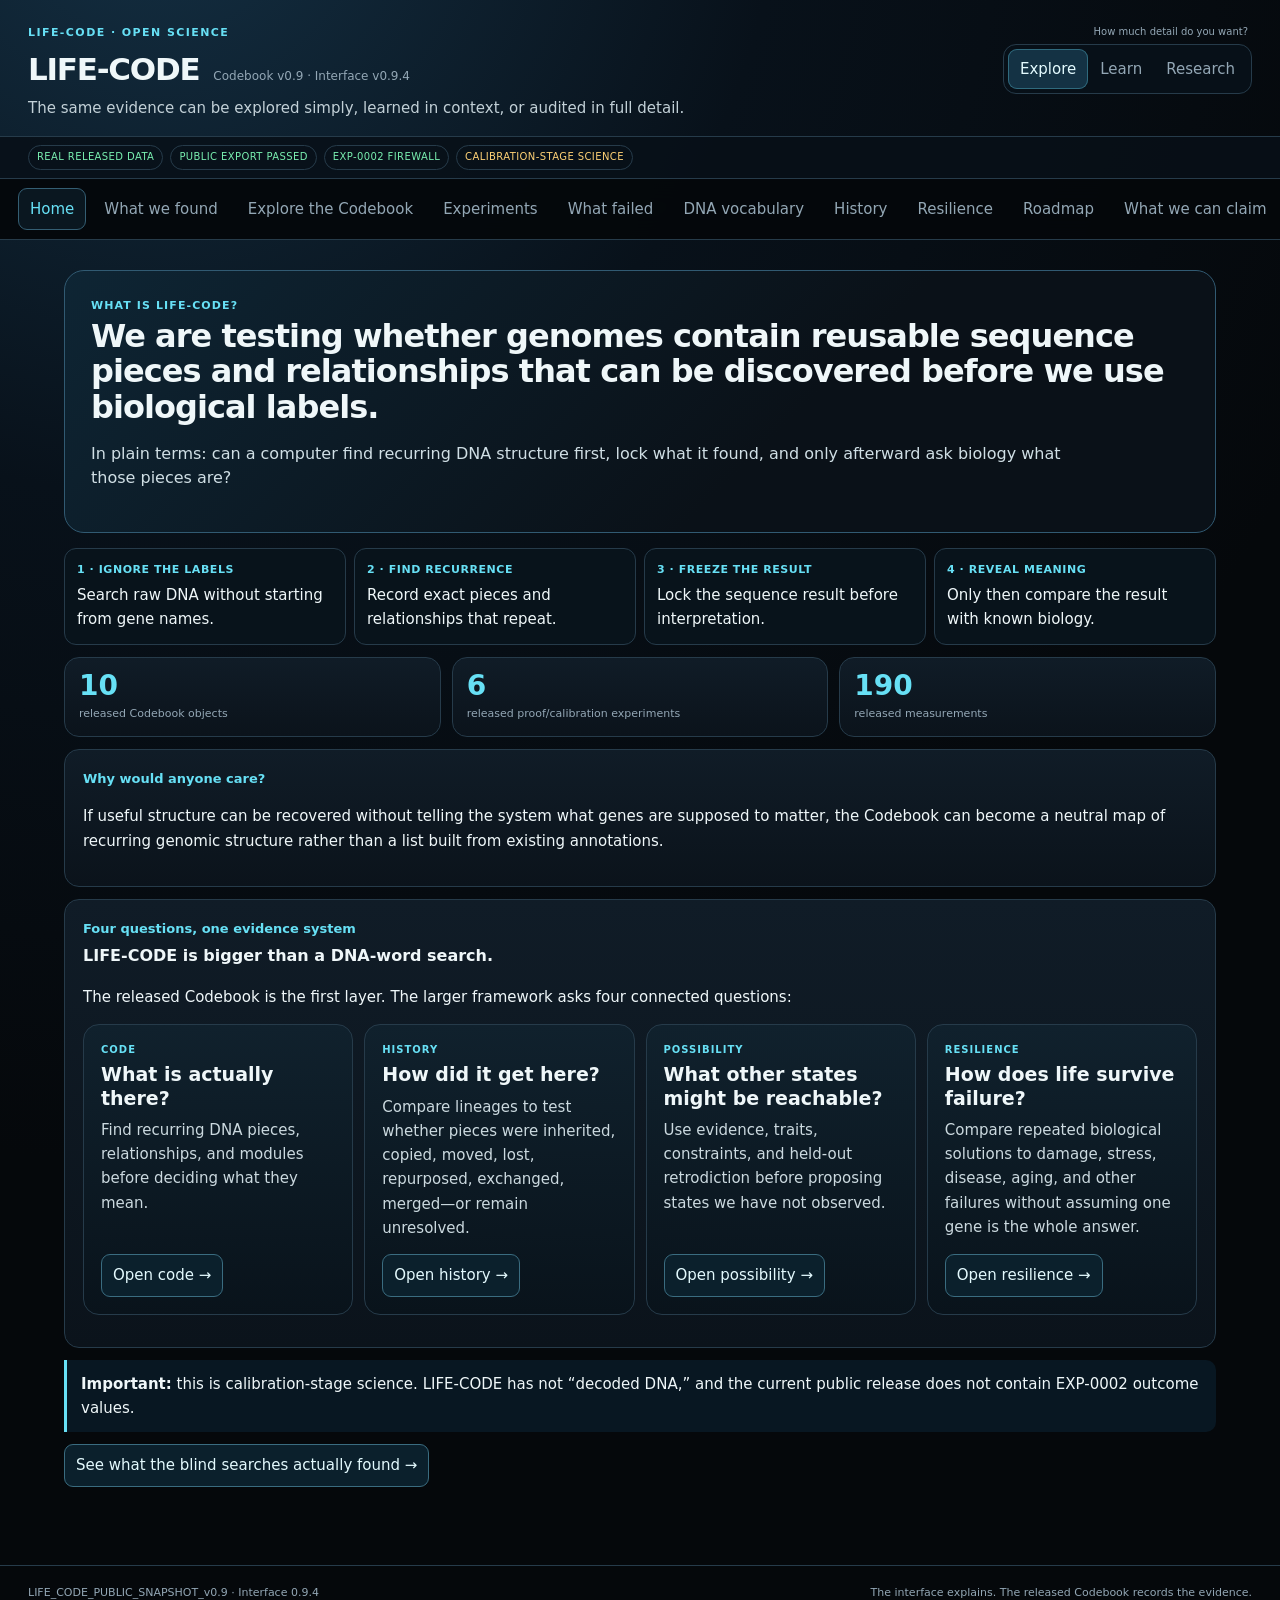
==== commit 4998356b: "Expose LIFE-CODE history, resilience, and evidence-state framework" ====
--- a/index.html
+++ b/index.html
@@ -4,7 +4,7 @@
 <meta charset="utf-8">
 <meta name="viewport" content="width=device-width,initial-scale=1">
 <meta name="description" content="LIFE-CODE — an open, evidence-bounded genomic Codebook">
-<title>LIFE-CODE · Public Codebook v0.9 · Interface v0.9.3</title>
+<title>LIFE-CODE · Public Codebook v0.9 · Interface v0.9.4</title>
 <link rel="stylesheet" href="styles.css">
 </head>
 <body>
@@ -15,7 +15,7 @@
     <div class="kicker">LIFE-CODE · OPEN SCIENCE</div>
     <div class="titleline">
       <h1>LIFE-CODE</h1>
-      <span class="version">Codebook v0.9 · Interface v0.9.3</span>
+      <span class="version">Codebook v0.9 · Interface v0.9.4</span>
     </div>
     <p class="sub">The same evidence can be explored simply, learned in context, or audited in full detail.</p>
   </div>
@@ -43,7 +43,9 @@
   <button data-view="experiments" class="nav">Experiments</button>
   <button data-view="models" class="nav">What failed</button>
   <button data-view="vocabulary" class="nav">DNA vocabulary</button>
-  <button data-view="program" class="nav">What comes next</button>
+  <button data-view="history" class="nav">History</button>
+  <button data-view="resilience" class="nav">Resilience</button>
+  <button data-view="program" class="nav">Roadmap</button>
   <button data-view="claims" class="nav">What we can claim</button>
   <button data-view="glossary" class="nav">Glossary</button>
   <button data-view="integrity" class="nav">Verify it</button>
@@ -75,9 +77,10 @@
   <span>The interface explains. The released Codebook records the evidence.</span>
 </footer>
 
-<script>window.LIFE_CODE_INTERFACE_VERSION="0.9.3";</script>
+<script>window.LIFE_CODE_INTERFACE_VERSION="0.9.4";</script>
 <script src="data/LIFE_CODE_PUBLIC_CODEBOOK_v0.9.js"></script>
-<script src="data/LIFE_CODE_PROGRAM_CONTEXT_v0.9.3.js"></script>
+<script src="data/LIFE_CODE_PROGRAM_CONTEXT_v0.9.4.js"></script>
+<script src="data/LIFE_CODE_FRAMEWORK_CONTEXT_v0.9.4.js"></script>
 <script src="app.js"></script>
 </body>
 </html>
--- a/styles.css
+++ b/styles.css
@@ -72,3 +72,13 @@
 .sourcebox{font-size:11px;color:var(--muted);border-top:1px dashed var(--line);padding-top:9px;margin-top:10px}
 .compare{display:grid;grid-template-columns:1fr 1fr;gap:10px}.compare>div{border:1px solid var(--line);border-radius:12px;padding:13px;background:#08131b}.compare .value{font-size:24px;font-weight:850;color:var(--cyan)}
 @media(max-width:900px){.storygrid,.compare{grid-template-columns:1fr}.pipeline{grid-template-columns:1fr}.pipe:not(:last-child):after{content:'↓';right:50%;top:auto;bottom:-15px}.rung{grid-template-columns:55px 1fr}.rung .req{grid-column:1/-1}.simpleRow{grid-template-columns:1fr}}
+
+/* v0.9.4 */
+.pillargrid{display:grid;grid-template-columns:repeat(4,minmax(0,1fr));gap:11px;margin:14px 0}.pillar{display:flex;flex-direction:column;min-height:215px;padding:17px;border:1px solid var(--line);border-radius:16px;background:linear-gradient(180deg,#10212d,#09131b)}.pillar .pid{font-size:10px;letter-spacing:.1em;color:var(--cyan);font-weight:850}.pillar h3{font-size:19px;line-height:1.22;margin:5px 0 8px}.pillar p{color:#cbd9df;margin:0 0 14px}.pillar .action{margin-top:auto;align-self:flex-start}
+.stategrid{display:grid;grid-template-columns:repeat(5,minmax(0,1fr));gap:9px;margin:12px 0}.statecard{border:1px solid var(--line);border-radius:13px;background:#09141d;padding:13px}.statecard b{display:block;color:#e9f7fa;font-size:12px}.statecard span{display:block;color:var(--muted);font-size:11px;margin-top:5px}
+.historygrid{display:grid;grid-template-columns:repeat(2,minmax(0,1fr));gap:9px;margin:12px 0}.historyevent{border:1px solid var(--line);border-radius:14px;background:#0a151e;padding:14px}.historyevent .hid{font:750 10px/1.2 ui-monospace,SFMono-Regular,Consolas,monospace;color:var(--cyan);letter-spacing:.03em}.historyevent h3{font-size:16px;margin:5px 0}.historyevent p{margin:0;color:#c8d7dd}.historyevent .rule{border-top:1px dashed #334b59;margin-top:9px;padding-top:8px;color:var(--muted);font-size:11px}
+.frontier{display:grid;gap:7px}.frontrow{display:grid;grid-template-columns:190px 125px minmax(0,1fr);gap:10px;align-items:start;padding:11px 0;border-bottom:1px solid var(--line)}.frontrow:last-child{border:0}.frontstate{font:800 10px/1.2 ui-monospace,SFMono-Regular,Consolas,monospace;color:var(--cyan);border:1px solid var(--line);border-radius:999px;padding:4px 7px;text-align:center}.frontname{font-weight:800}.frontdetail{color:#c9d7dd}.frontdetail small{display:block;color:var(--muted);margin-top:3px}
+.securitygrid{display:grid;grid-template-columns:repeat(3,minmax(0,1fr));gap:9px}.security{border:1px solid var(--line);border-radius:13px;padding:14px;background:#09141d}.security h3{font-size:15px;margin:0 0 5px;color:#eaf7fa}.security p{margin:0;color:#c6d5db}
+.timeline{position:relative;margin:10px 0}.timeline:before{content:"";position:absolute;left:17px;top:8px;bottom:8px;width:1px;background:#365263}.mile{position:relative;padding:0 0 16px 49px}.mile:before{content:"";position:absolute;left:11px;top:5px;width:13px;height:13px;border-radius:50%;background:#0b1720;border:2px solid var(--cyan)}.mile h3{font-size:15px;margin:0}.mile p{margin:3px 0;color:#c5d4da}.mile .mstate{font-size:10px;color:var(--muted)}
+.truthgrid{display:grid;grid-template-columns:repeat(4,minmax(0,1fr));gap:8px}.truth{border:1px solid var(--line);border-radius:12px;padding:11px;background:#08131b}.truth b{display:block;color:var(--cyan);font-size:11px}.truth span{font-size:11px;color:#c9d8dd}
+@media(max-width:1150px){.pillargrid{grid-template-columns:repeat(2,minmax(0,1fr))}.stategrid{grid-template-columns:repeat(3,minmax(0,1fr))}.truthgrid{grid-template-columns:repeat(2,minmax(0,1fr))}}@media(max-width:700px){.pillargrid,.stategrid,.historygrid,.securitygrid,.truthgrid{grid-template-columns:1fr}.frontrow{grid-template-columns:1fr}.frontstate{width:max-content}}
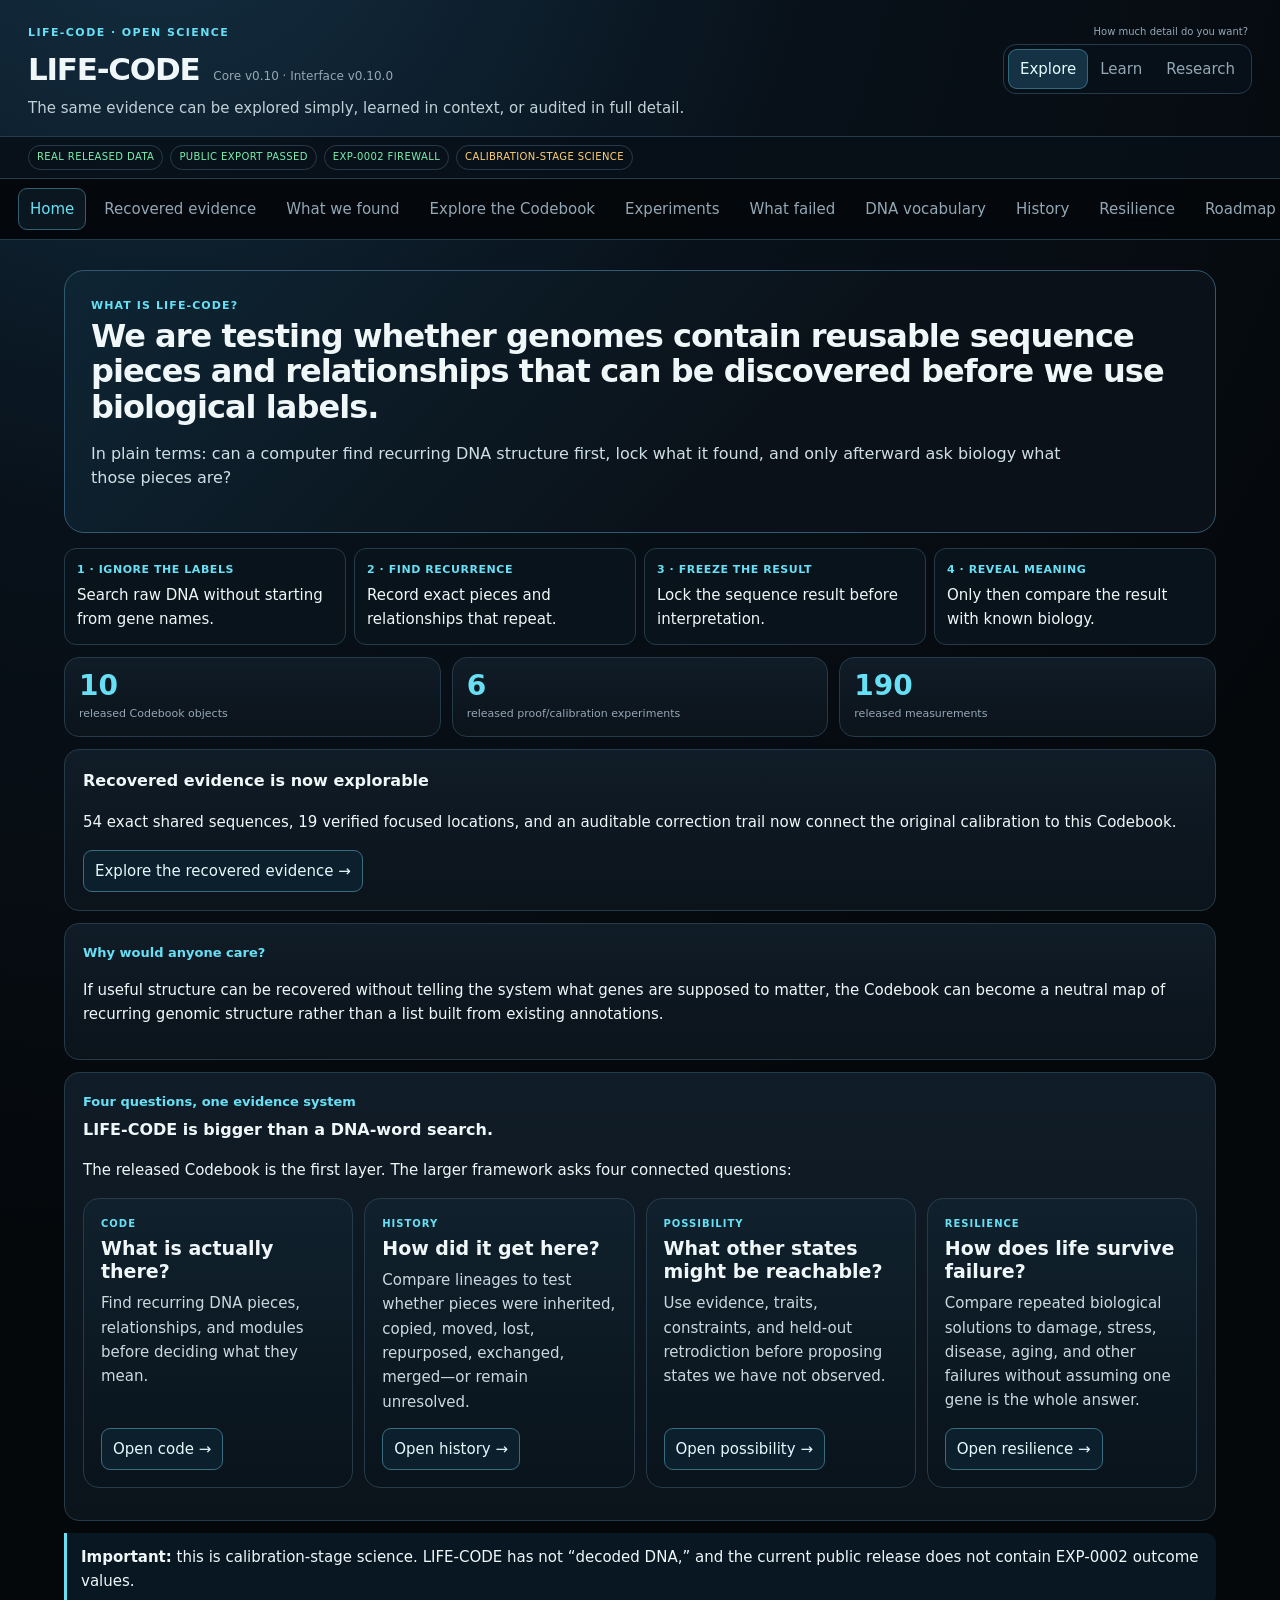
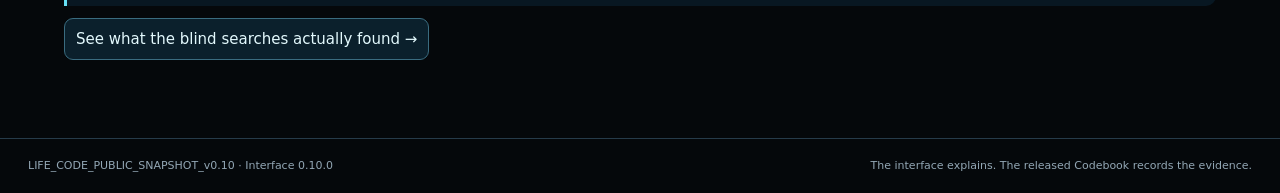
==== commit 96d53ea4: "Release Core v0.10: verified calibration recovery, searchable vocabulary and evidence audit" ====
--- a/index.html
+++ b/index.html
@@ -4,7 +4,7 @@
 <meta charset="utf-8">
 <meta name="viewport" content="width=device-width,initial-scale=1">
 <meta name="description" content="LIFE-CODE — an open, evidence-bounded genomic Codebook">
-<title>LIFE-CODE · Public Codebook v0.9 · Interface v0.9.4</title>
+<title>LIFE-CODE · Public Codebook Core v0.10 · Interface v0.10.0</title>
 <link rel="stylesheet" href="styles.css">
 </head>
 <body>
@@ -15,7 +15,7 @@
     <div class="kicker">LIFE-CODE · OPEN SCIENCE</div>
     <div class="titleline">
       <h1>LIFE-CODE</h1>
-      <span class="version">Codebook v0.9 · Interface v0.9.4</span>
+      <span class="version">Core v0.10 · Interface v0.10.0</span>
     </div>
     <p class="sub">The same evidence can be explored simply, learned in context, or audited in full detail.</p>
   </div>
@@ -38,6 +38,7 @@
 
 <nav class="primary" aria-label="Primary">
   <button data-view="home" class="nav active">Home</button>
+  <button data-view="recovery" class="nav">Recovered evidence</button>
   <button data-view="findings" class="nav">What we found</button>
   <button data-view="codebook" class="nav">Explore the Codebook</button>
   <button data-view="experiments" class="nav">Experiments</button>
@@ -77,10 +78,11 @@
   <span>The interface explains. The released Codebook records the evidence.</span>
 </footer>
 
-<script>window.LIFE_CODE_INTERFACE_VERSION="0.9.4";</script>
-<script src="data/LIFE_CODE_PUBLIC_CODEBOOK_v0.9.js"></script>
-<script src="data/LIFE_CODE_PROGRAM_CONTEXT_v0.9.4.js"></script>
-<script src="data/LIFE_CODE_FRAMEWORK_CONTEXT_v0.9.4.js"></script>
+<script>window.LIFE_CODE_INTERFACE_VERSION="0.10.0";</script>
+<script src="data/LIFE_CODE_PUBLIC_CODEBOOK_v0.10.js"></script>
+<script src="data/LIFE_CODE_PROGRAM_CONTEXT_v0.10.js"></script>
+<script src="data/LIFE_CODE_FRAMEWORK_CONTEXT_v0.10.js"></script>
+<script src="recovery.js"></script>
 <script src="app.js"></script>
 </body>
 </html>
--- a/styles.css
+++ b/styles.css
@@ -82,3 +82,6 @@
 .timeline{position:relative;margin:10px 0}.timeline:before{content:"";position:absolute;left:17px;top:8px;bottom:8px;width:1px;background:#365263}.mile{position:relative;padding:0 0 16px 49px}.mile:before{content:"";position:absolute;left:11px;top:5px;width:13px;height:13px;border-radius:50%;background:#0b1720;border:2px solid var(--cyan)}.mile h3{font-size:15px;margin:0}.mile p{margin:3px 0;color:#c5d4da}.mile .mstate{font-size:10px;color:var(--muted)}
 .truthgrid{display:grid;grid-template-columns:repeat(4,minmax(0,1fr));gap:8px}.truth{border:1px solid var(--line);border-radius:12px;padding:11px;background:#08131b}.truth b{display:block;color:var(--cyan);font-size:11px}.truth span{font-size:11px;color:#c9d8dd}
 @media(max-width:1150px){.pillargrid{grid-template-columns:repeat(2,minmax(0,1fr))}.stategrid{grid-template-columns:repeat(3,minmax(0,1fr))}.truthgrid{grid-template-columns:repeat(2,minmax(0,1fr))}}@media(max-width:700px){.pillargrid,.stategrid,.historygrid,.securitygrid,.truthgrid{grid-template-columns:1fr}.frontrow{grid-template-columns:1fr}.frontstate{width:max-content}}
+
+/* Evidence tables retain every scientific field on narrow screens. */
+.table-scroll{max-width:100%;overflow-x:auto} .table-scroll table{min-width:600px} .hash{overflow-wrap:anywhere;word-break:break-all} .dna{white-space:nowrap;letter-spacing:.05em} .checks{display:grid;grid-template-columns:minmax(0,2fr) minmax(0,1fr);gap:.5rem}.checks dd{margin:0} details{margin:1rem 0} summary{cursor:pointer;padding:.5rem 0} #wordSearch,#auditSearch{display:block;width:100%;box-sizing:border-box;margin-top:.5rem} :focus-visible{outline:3px solid #75e5d3;outline-offset:3px} caption{text-align:left;padding:.5rem 0;color:var(--muted)}
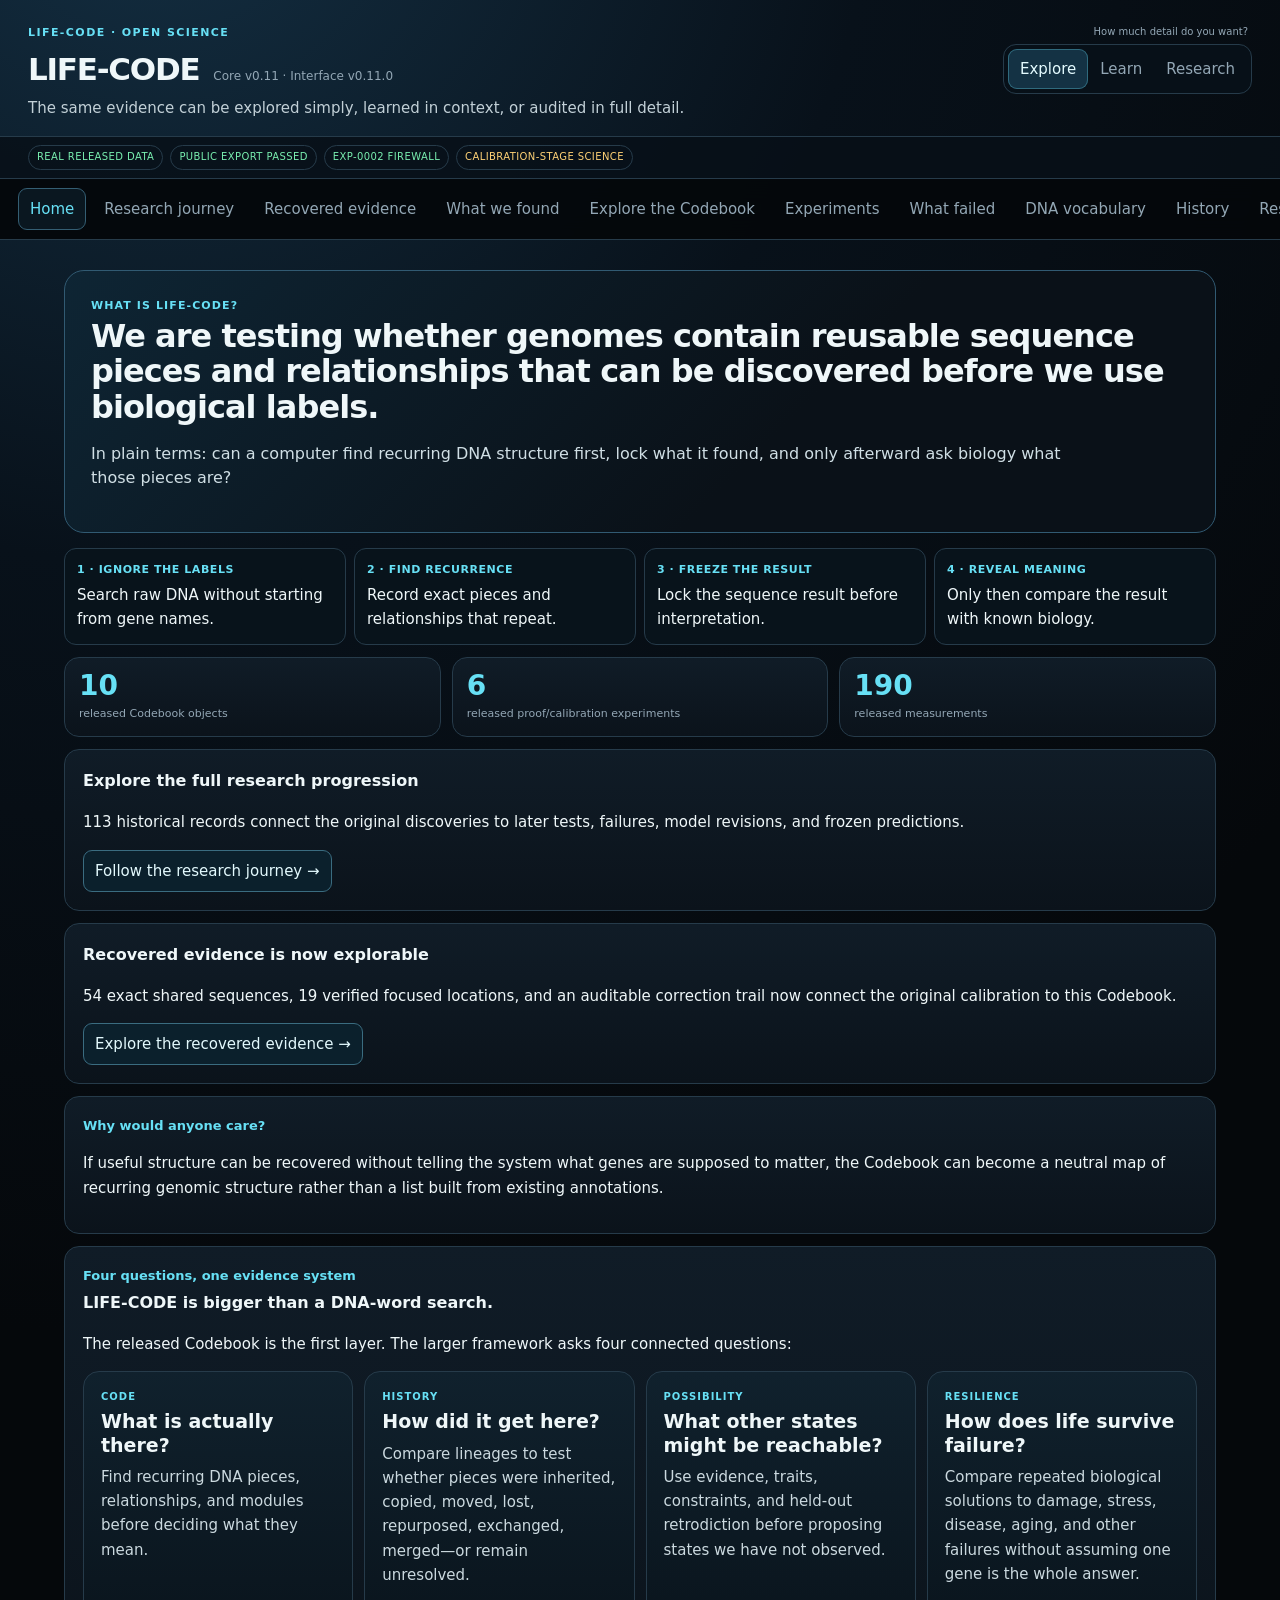
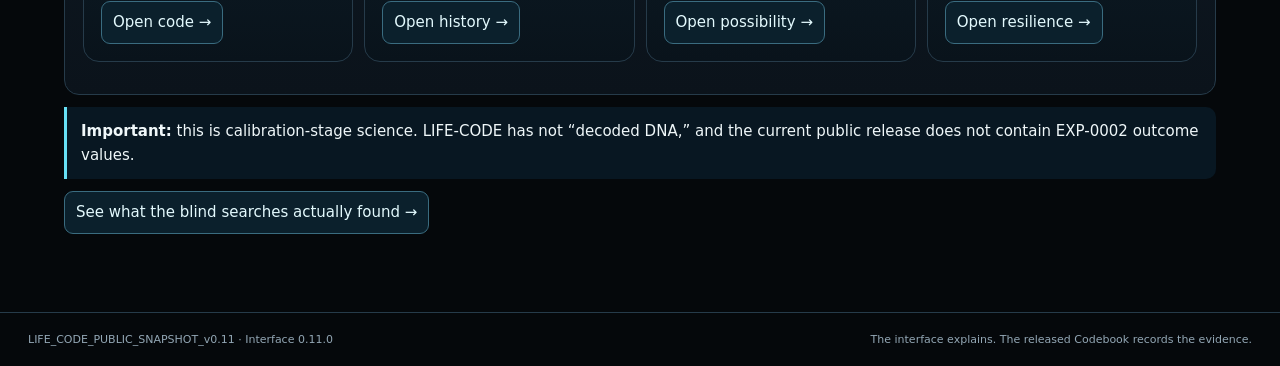
==== commit b35b5942: "Release Core v0.11: historical research journey, prediction ledger and original evidence sources" ====
--- a/index.html
+++ b/index.html
@@ -4,8 +4,8 @@
 <meta charset="utf-8">
 <meta name="viewport" content="width=device-width,initial-scale=1">
 <meta name="description" content="LIFE-CODE — an open, evidence-bounded genomic Codebook">
-<title>LIFE-CODE · Public Codebook Core v0.10 · Interface v0.10.0</title>
-<link rel="stylesheet" href="styles.css">
+<title>LIFE-CODE · Public Codebook Core v0.11 · Interface v0.11.0</title>
+<link rel="stylesheet" href="styles.css?v=0.11.0">
 </head>
 <body>
 <a class="skip" href="#workspace">Skip to evidence</a>
@@ -15,7 +15,7 @@
     <div class="kicker">LIFE-CODE · OPEN SCIENCE</div>
     <div class="titleline">
       <h1>LIFE-CODE</h1>
-      <span class="version">Core v0.10 · Interface v0.10.0</span>
+      <span class="version">Core v0.11 · Interface v0.11.0</span>
     </div>
     <p class="sub">The same evidence can be explored simply, learned in context, or audited in full detail.</p>
   </div>
@@ -38,6 +38,7 @@
 
 <nav class="primary" aria-label="Primary">
   <button data-view="home" class="nav active">Home</button>
+  <button data-view="research" class="nav">Research journey</button>
   <button data-view="recovery" class="nav">Recovered evidence</button>
   <button data-view="findings" class="nav">What we found</button>
   <button data-view="codebook" class="nav">Explore the Codebook</button>
@@ -78,11 +79,13 @@
   <span>The interface explains. The released Codebook records the evidence.</span>
 </footer>
 
-<script>window.LIFE_CODE_INTERFACE_VERSION="0.10.0";</script>
-<script src="data/LIFE_CODE_PUBLIC_CODEBOOK_v0.10.js"></script>
-<script src="data/LIFE_CODE_PROGRAM_CONTEXT_v0.10.js"></script>
-<script src="data/LIFE_CODE_FRAMEWORK_CONTEXT_v0.10.js"></script>
-<script src="recovery.js"></script>
-<script src="app.js"></script>
+<script>window.LIFE_CODE_INTERFACE_VERSION="0.11.0";</script>
+<script src="data/LIFE_CODE_PUBLIC_CODEBOOK_v0.11.js"></script>
+<script src="data/LIFE_CODE_PROGRAM_CONTEXT_v0.11.js"></script>
+<script src="data/LIFE_CODE_FRAMEWORK_CONTEXT_v0.11.js"></script>
+<script src="data/LIFE_CODE_RESEARCH_v0.11.js"></script>
+<script src="research.js?v=0.11.0"></script>
+<script src="recovery.js?v=0.11.0"></script>
+<script src="app.js?v=0.11.0"></script>
 </body>
 </html>
--- a/styles.css
+++ b/styles.css
@@ -85,3 +85,5 @@
 
 /* Evidence tables retain every scientific field on narrow screens. */
 .table-scroll{max-width:100%;overflow-x:auto} .table-scroll table{min-width:600px} .hash{overflow-wrap:anywhere;word-break:break-all} .dna{white-space:nowrap;letter-spacing:.05em} .checks{display:grid;grid-template-columns:minmax(0,2fr) minmax(0,1fr);gap:.5rem}.checks dd{margin:0} details{margin:1rem 0} summary{cursor:pointer;padding:.5rem 0} #wordSearch,#auditSearch{display:block;width:100%;box-sizing:border-box;margin-top:.5rem} :focus-visible{outline:3px solid #75e5d3;outline-offset:3px} caption{text-align:left;padding:.5rem 0;color:var(--muted)}
+
+#researchSearch{display:block;width:100%;box-sizing:border-box;margin:.5rem 0 1rem}.statusinventory{display:flex;flex-wrap:wrap;gap:.5rem}.table-scroll table table{min-width:280px} #researchResults .finding{margin-top:1.5rem}
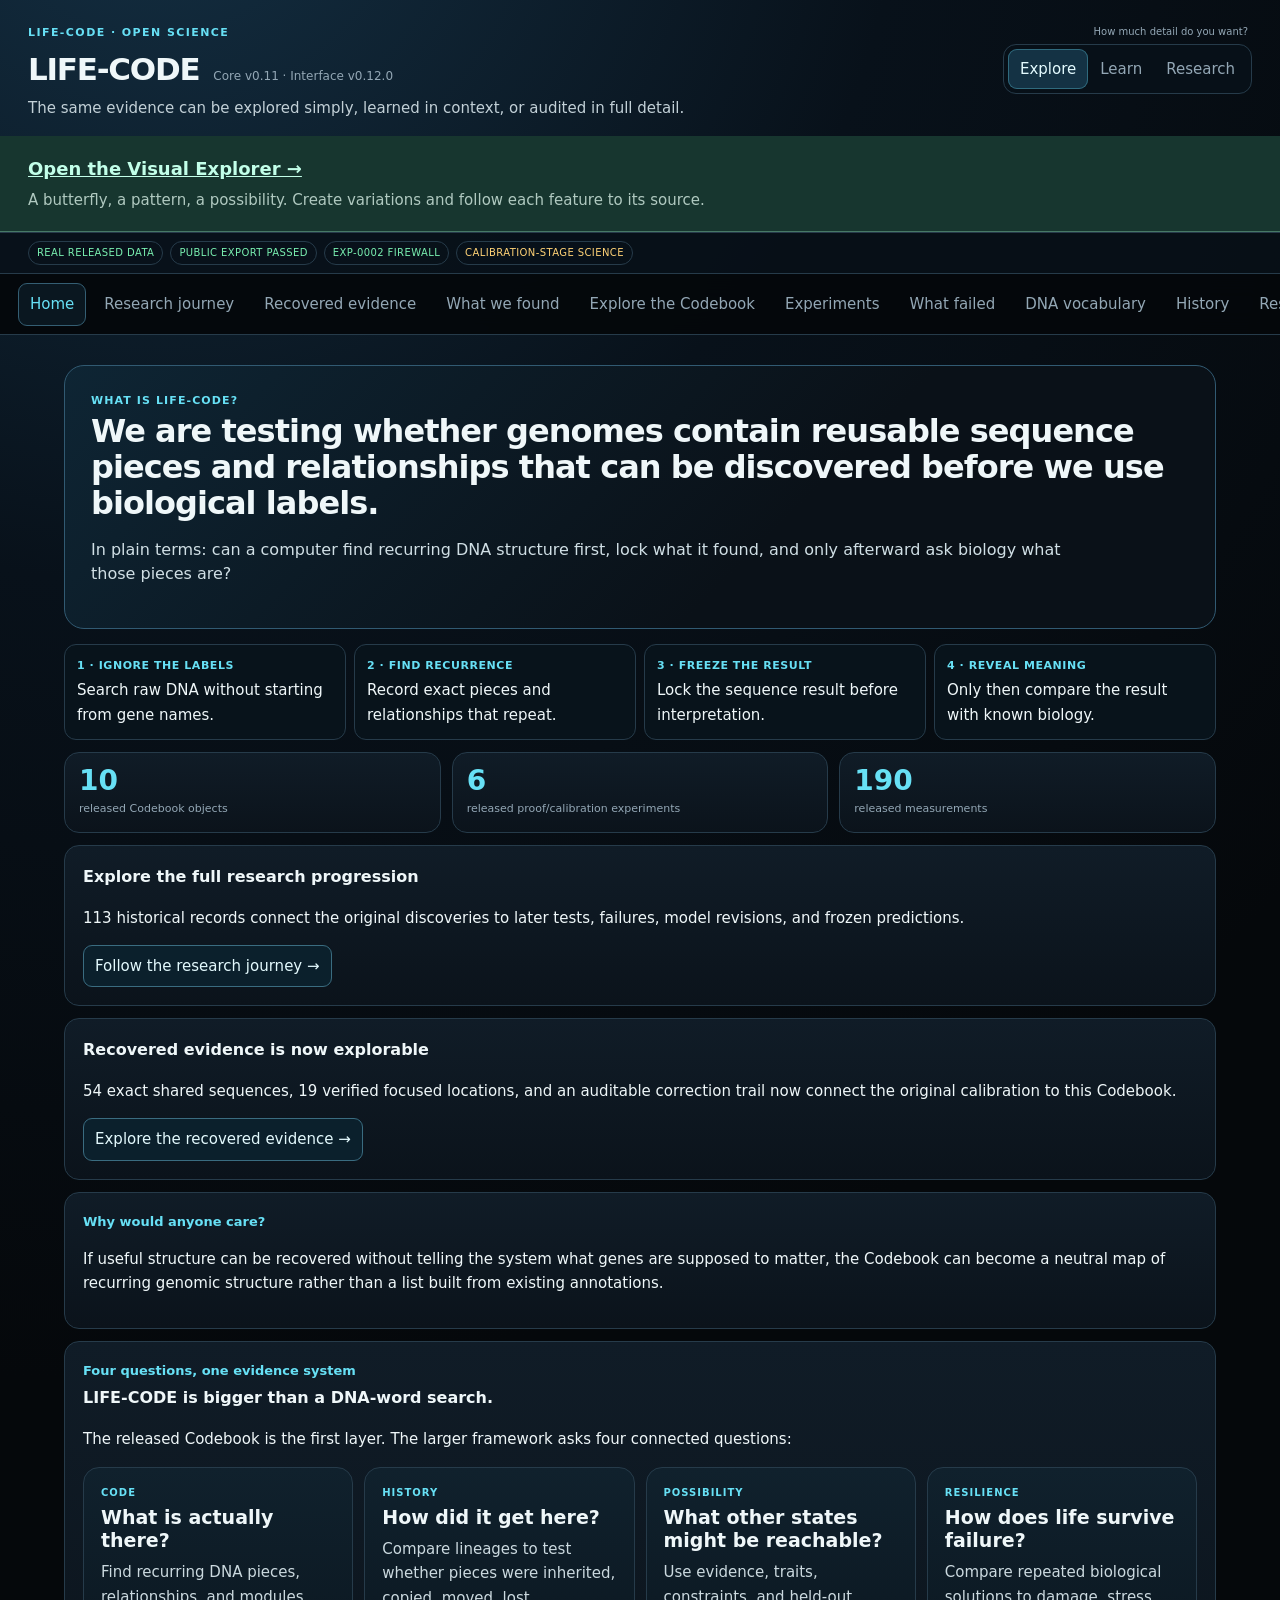
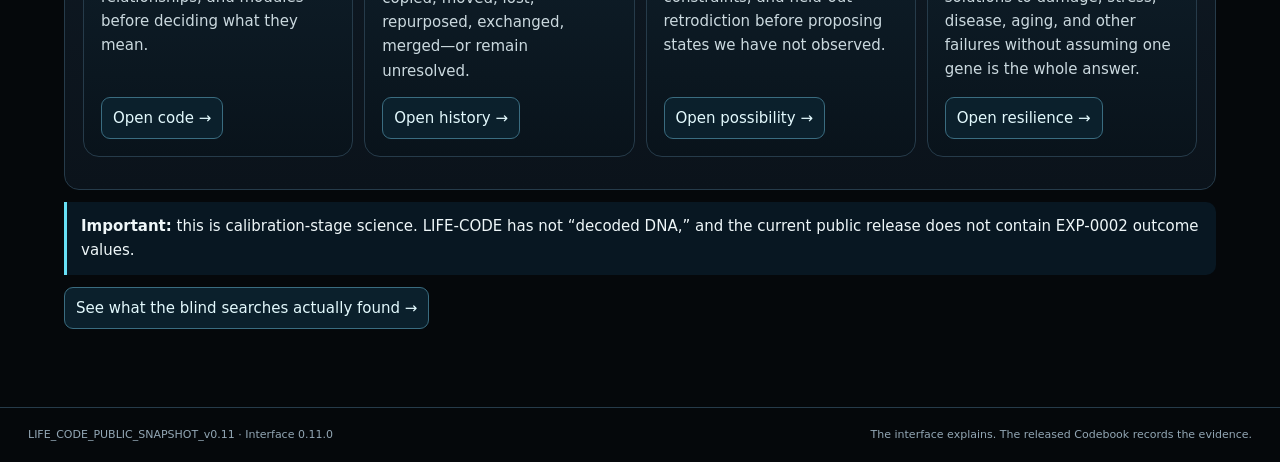
==== commit d199306a: "Add Visual Explorer 0.12: interactive butterfly creator, comparisons and region provenance" ====
--- a/index.html
+++ b/index.html
@@ -4,7 +4,7 @@
 <meta charset="utf-8">
 <meta name="viewport" content="width=device-width,initial-scale=1">
 <meta name="description" content="LIFE-CODE — an open, evidence-bounded genomic Codebook">
-<title>LIFE-CODE · Public Codebook Core v0.11 · Interface v0.11.0</title>
+<title>LIFE-CODE · Public Codebook Core v0.11 · Interface v0.12.0</title>
 <link rel="stylesheet" href="styles.css?v=0.11.0">
 </head>
 <body>
@@ -15,7 +15,7 @@
     <div class="kicker">LIFE-CODE · OPEN SCIENCE</div>
     <div class="titleline">
       <h1>LIFE-CODE</h1>
-      <span class="version">Core v0.11 · Interface v0.11.0</span>
+      <span class="version">Core v0.11 · Interface v0.12.0</span>
     </div>
     <p class="sub">The same evidence can be explored simply, learned in context, or audited in full detail.</p>
   </div>
@@ -29,6 +29,7 @@
   </div>
 </header>
 
+<div style="padding:18px 28px;background:#17362f;border-bottom:1px solid #477966"><a href="explorer.html" style="color:#c2ffe9;font-size:18px;font-weight:600">Open the Visual Explorer →</a><span style="display:block;color:#b0c9c0;margin-top:5px">A butterfly, a pattern, a possibility. Create variations and follow each feature to its source.</span></div>
 <div class="statusbar">
   <span class="pill good">REAL RELEASED DATA</span>
   <span class="pill good">PUBLIC EXPORT PASSED</span>
